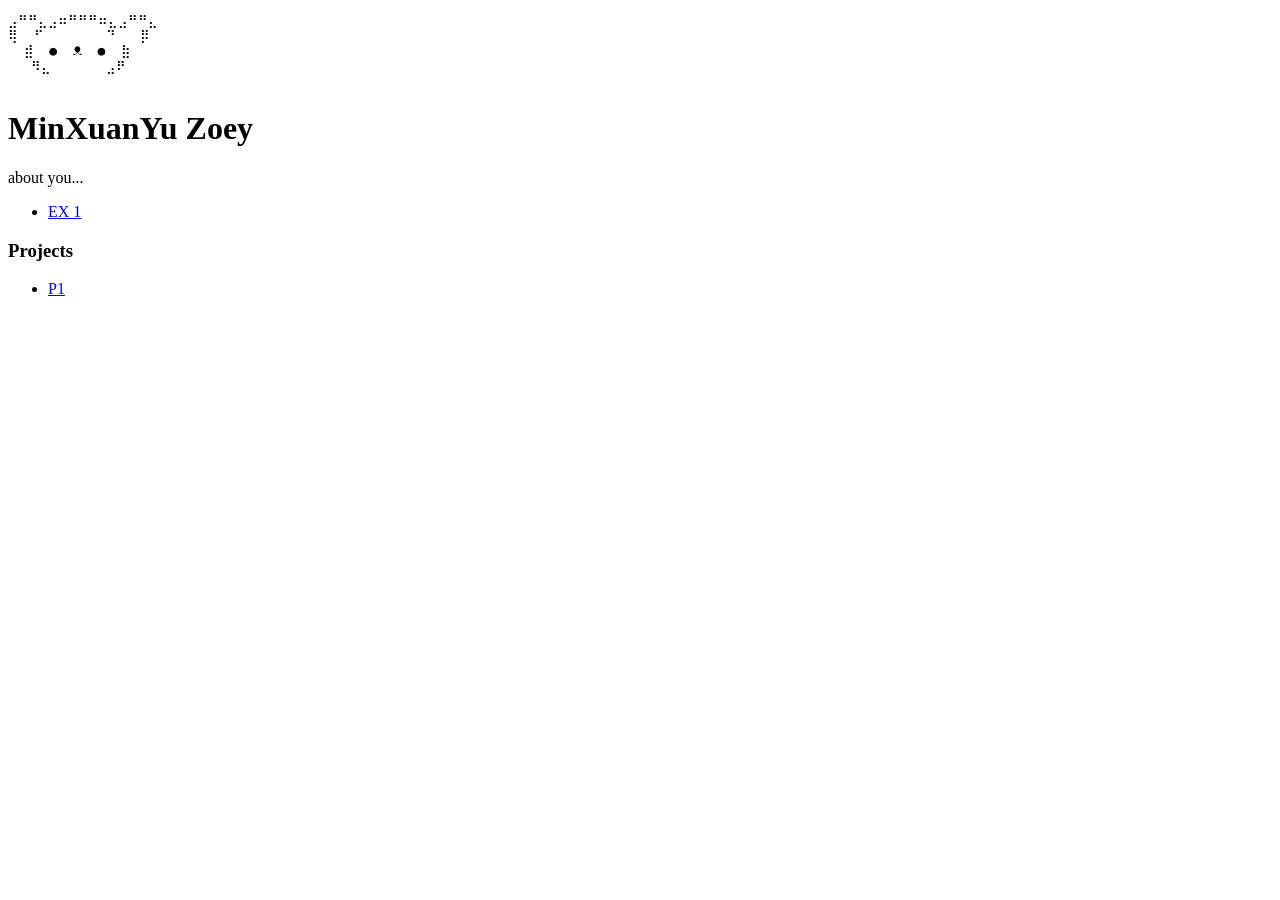
==== index.html @ 979cb48b "my personal site" ====
<!doctype html>
<html>
  <head>
    <title>[MinXuanYu Zoey's] Interactive Site</title>
    <meta charset="utf-8" />
  </head>

  <body>
    <!-- this is where my code is-->
    <div id="container">
      <pre>
⣠⠛⠛⣄⣠⠶⠛⠛⠛⠶⣄⣠⠛⠛⣄
⢿  ⠋        ⠙   ⡿
  ⣾  ●  ᴥ  ●  ⣷
   ⠻⣄       ⣠⠟
    </pre
      >

      <!-- about me-->
      <h1>MinXuanYu Zoey</h1>
      <p class="desc">about you...</p>

      <!-- my work -->
      <div id="exercises">
        <ul>
          <li><a href="#">EX 1</a></li>
        </ul>
      </div>

      <div id="projects">
        <h3>Projects</h3>

        <ul>
          <li><a href="#">P1</a></li>
        </ul>
      </div>
    </div>
  </body>
</html>
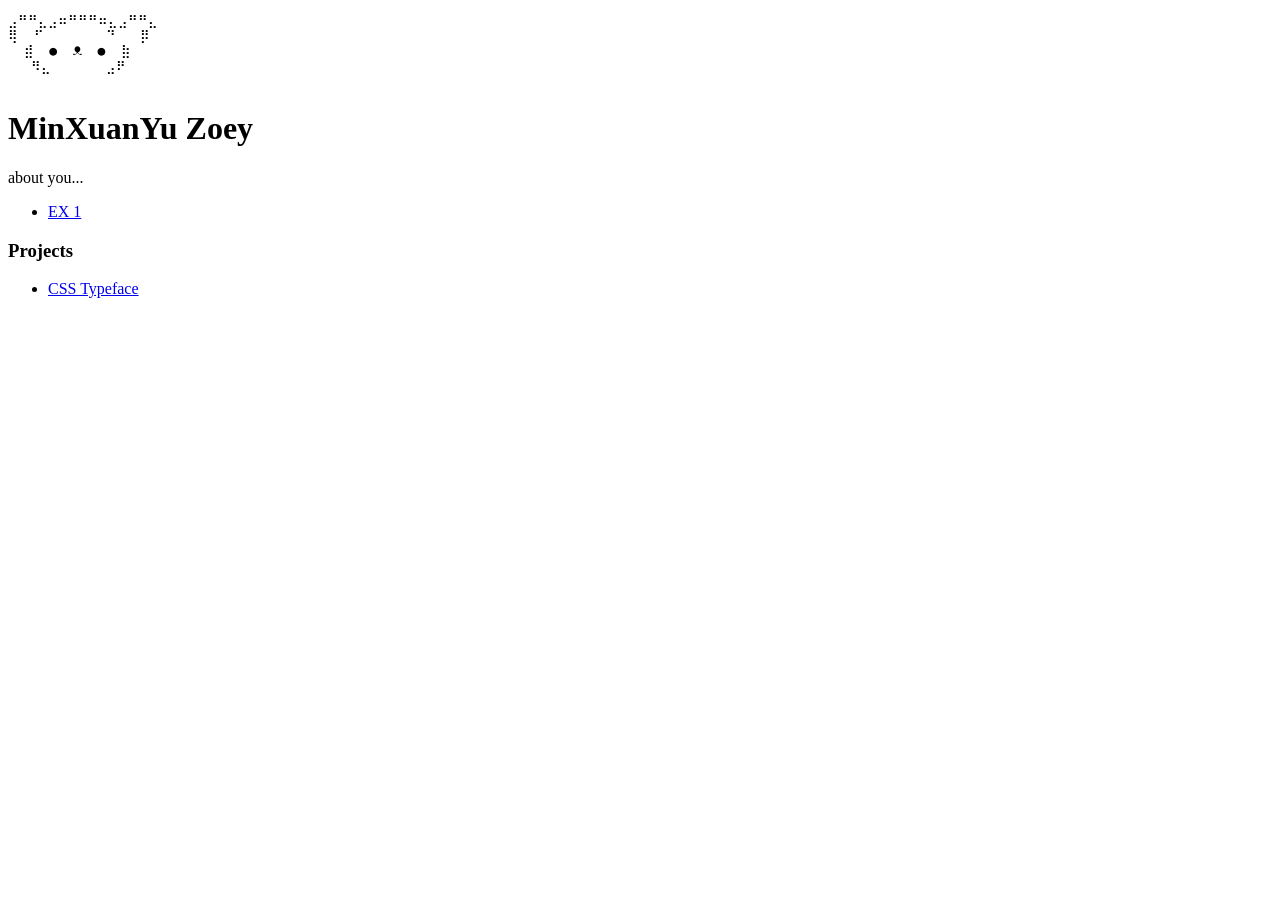
==== commit 604bf797: "Added CSS Typeface project" ====
--- a/index.html
+++ b/index.html
@@ -31,7 +31,7 @@
         <h3>Projects</h3>
 
         <ul>
-          <li><a href="#">P1</a></li>
+          <li><a href="css-typeface/index.html">CSS Typeface</a></li>
         </ul>
       </div>
     </div>
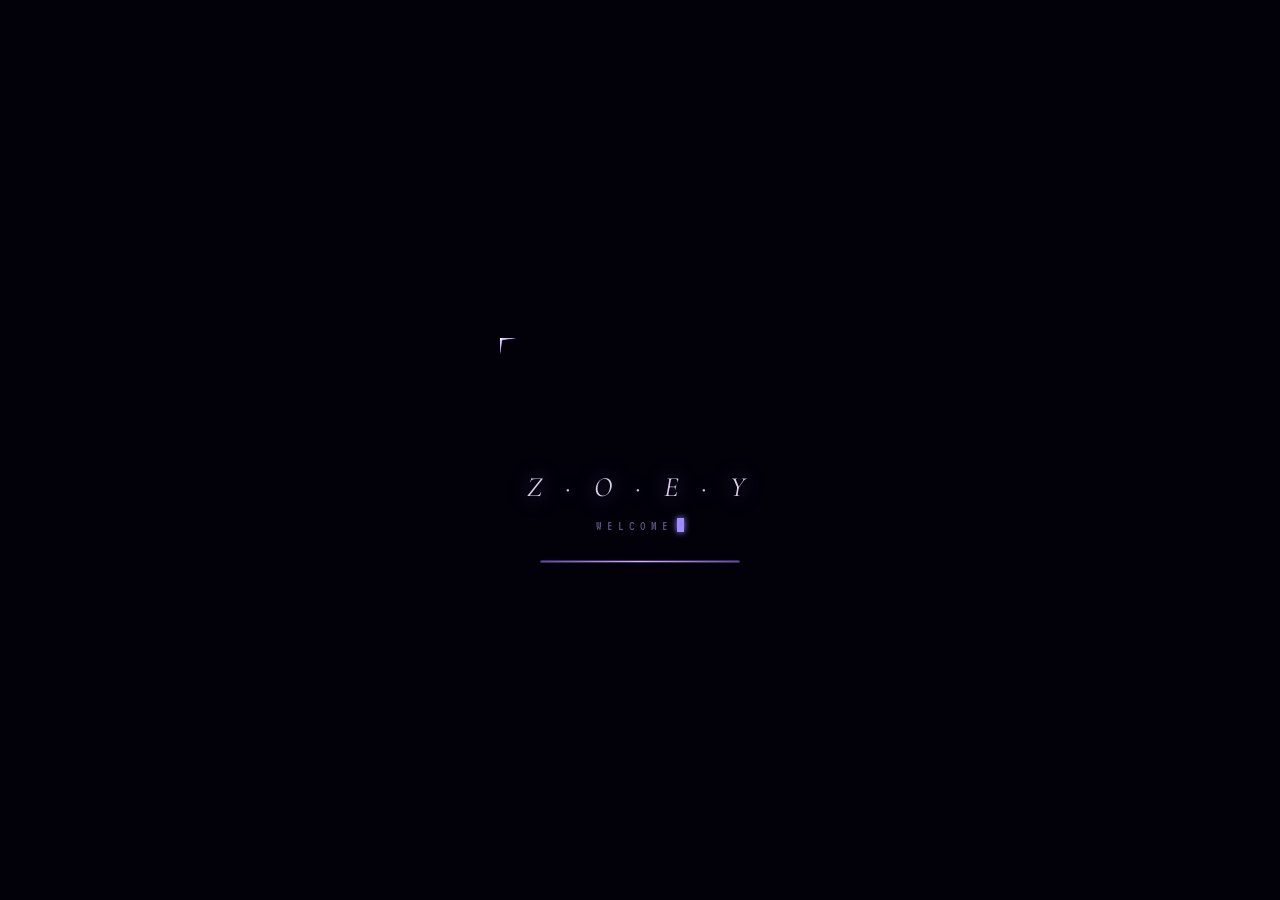
==== commit 49c6a75c: "Updated my site" ====
--- a/index.html
+++ b/index.html
@@ -1,39 +1,1659 @@
 <!doctype html>
-<html>
+<html lang="en">
   <head>
-    <title>[MinXuanYu Zoey's] Interactive Site</title>
-    <meta charset="utf-8" />
+    <meta charset="UTF-8" />
+    <meta name="viewport" content="width=device-width, initial-scale=1" />
+    <title>MinXuanYu Zoey ☽</title>
+    <link rel="preconnect" href="https://fonts.googleapis.com" />
+    <link rel="preconnect" href="https://fonts.gstatic.com" crossorigin />
+    <link
+      href="https://fonts.googleapis.com/css2?family=Space+Grotesk:wght@300;400;500;600;700&family=VT323&family=Cormorant+Garamond:ital,wght@0,400;0,500;1,400;1,500&display=swap"
+      rel="stylesheet"
+    />
+    <style>
+      *,
+      *::before,
+      *::after {
+        box-sizing: border-box;
+        margin: 0;
+        padding: 0;
+      }
+
+      :root {
+        --purple-bright: rgba(220, 200, 255, 1);
+        --purple-mid: rgba(160, 140, 255, 1);
+        --purple-deep: rgba(80, 40, 140, 1);
+        --purple-glow: rgba(160, 140, 255, 0.5);
+        --bg-primary: #06060a;
+        --bg-deep: #02010a;
+        --bg-window: rgba(20, 12, 40, 0.78);
+        --bg-window-hi: rgba(40, 22, 80, 0.85);
+        --border-soft: rgba(160, 140, 255, 0.25);
+        --border-hot: rgba(160, 140, 255, 0.5);
+        --text-primary: rgba(240, 230, 255, 0.95);
+        --text-soft: rgba(220, 200, 255, 0.7);
+        --text-dim: rgba(180, 160, 230, 0.5);
+      }
+
+      html,
+      body {
+        width: 100%;
+        height: 100%;
+        overflow: hidden;
+        background: var(--bg-deep);
+        color: var(--text-primary);
+        font-family: "Space Grotesk", sans-serif;
+        cursor: none;
+      }
+
+      /* ============================================================
+     STAGE — fills viewport, deep purple cosmos
+     ============================================================ */
+      #stage {
+        position: fixed;
+        inset: 0;
+        background:
+          radial-gradient(
+            ellipse 60% 50% at 30% 20%,
+            #2a1660 0%,
+            transparent 55%
+          ),
+          radial-gradient(
+            ellipse 70% 55% at 75% 75%,
+            #1d0f4a 0%,
+            transparent 60%
+          ),
+          radial-gradient(ellipse at 50% 50%, #1a0d3e 0%, transparent 70%),
+          linear-gradient(180deg, #04020c 0%, #08040f 50%, #02010a 100%);
+        overflow: hidden;
+      }
+
+      /* ambient floating bg stars */
+      .bg-star {
+        position: absolute;
+        width: 2px;
+        height: 2px;
+        background: rgba(220, 200, 255, 0.7);
+        border-radius: 50%;
+        box-shadow: 0 0 4px rgba(160, 140, 255, 0.9);
+        pointer-events: none;
+        animation: twinkle 3s ease-in-out infinite;
+      }
+      .bg-star:nth-child(1) {
+        top: 6%;
+        left: 15%;
+        animation-delay: 0s;
+      }
+      .bg-star:nth-child(2) {
+        top: 14%;
+        right: 22%;
+        animation-delay: 1.4s;
+      }
+      .bg-star:nth-child(3) {
+        top: 28%;
+        left: 8%;
+        animation-delay: 0.7s;
+      }
+      .bg-star:nth-child(4) {
+        top: 38%;
+        right: 9%;
+        animation-delay: 2.1s;
+      }
+      .bg-star:nth-child(5) {
+        bottom: 30%;
+        left: 6%;
+        animation-delay: 1.1s;
+      }
+      .bg-star:nth-child(6) {
+        bottom: 18%;
+        right: 14%;
+        animation-delay: 0.4s;
+      }
+      .bg-star:nth-child(7) {
+        bottom: 8%;
+        left: 28%;
+        animation-delay: 1.8s;
+      }
+      .bg-star:nth-child(8) {
+        top: 60%;
+        right: 4%;
+        animation-delay: 0.9s;
+      }
+      .bg-star:nth-child(9) {
+        top: 72%;
+        left: 18%;
+        animation-delay: 2.5s;
+      }
+      .bg-star:nth-child(10) {
+        top: 48%;
+        left: 4%;
+        animation-delay: 1.6s;
+      }
+
+      @keyframes twinkle {
+        0%,
+        100% {
+          opacity: 0.25;
+          transform: scale(1);
+        }
+        50% {
+          opacity: 1;
+          transform: scale(1.5);
+        }
+      }
+
+      /* trail canvas covers everything below UI */
+      #trailCanvas {
+        position: fixed;
+        inset: 0;
+        z-index: 5;
+        pointer-events: none;
+      }
+
+      /* scanline overlay — like cover.html */
+      #stage::after {
+        content: "";
+        position: fixed;
+        inset: 0;
+        background: repeating-linear-gradient(
+          0deg,
+          rgba(0, 0, 0, 0.06) 0 1px,
+          transparent 1px 3px
+        );
+        pointer-events: none;
+        z-index: 999;
+      }
+
+      /* ============================================================
+     BOOT OVERLAY
+     ============================================================ */
+      #bootOverlay {
+        position: fixed;
+        inset: 0;
+        z-index: 2000;
+        background: var(--bg-deep);
+        display: flex;
+        flex-direction: column;
+        align-items: center;
+        justify-content: center;
+        transition: opacity 1s ease;
+      }
+      #bootOverlay.fading {
+        opacity: 0;
+        pointer-events: none;
+      }
+
+      .boot-stars-svg {
+        width: 280px;
+        height: 100px;
+      }
+      .boot-star {
+        opacity: 0;
+        animation: boot-rise 2.5s ease-out forwards;
+        transform-origin: center;
+      }
+      .boot-star:nth-child(1) {
+        animation-delay: 0.1s;
+      }
+      .boot-star:nth-child(2) {
+        animation-delay: 0.4s;
+      }
+      .boot-star:nth-child(3) {
+        animation-delay: 0.65s;
+      }
+      .boot-star:nth-child(4) {
+        animation-delay: 0.85s;
+      }
+      .boot-star:nth-child(5) {
+        animation-delay: 1.1s;
+      }
+      @keyframes boot-rise {
+        0% {
+          opacity: 0;
+          transform: translateY(24px) scale(0.3);
+        }
+        50% {
+          opacity: 1;
+          transform: translateY(0) scale(1.25);
+        }
+        100% {
+          opacity: 0.85;
+          transform: translateY(0) scale(1);
+        }
+      }
+
+      .boot-title {
+        margin-top: 32px;
+        font-family: "Cormorant Garamond", serif;
+        font-style: italic;
+        font-size: 28px;
+        letter-spacing: 8px;
+        color: rgba(240, 230, 255, 0.9);
+        text-shadow: 0 0 20px rgba(160, 140, 255, 0.6);
+        text-transform: uppercase;
+      }
+      .boot-subtitle {
+        margin-top: 14px;
+        font-family: "VT323", monospace;
+        font-size: 14px;
+        letter-spacing: 5px;
+        color: var(--text-dim);
+        text-transform: uppercase;
+        min-height: 18px;
+      }
+      .boot-bar {
+        margin-top: 24px;
+        width: 200px;
+        height: 3px;
+        background: rgba(160, 140, 255, 0.1);
+        border: 1px solid var(--border-soft);
+        border-radius: 2px;
+        overflow: hidden;
+        position: relative;
+      }
+      .boot-bar-fill {
+        position: absolute;
+        top: 0;
+        left: 0;
+        height: 100%;
+        width: 0;
+        background: linear-gradient(
+          90deg,
+          rgba(120, 80, 220, 0.8) 0%,
+          rgba(220, 180, 255, 1) 50%,
+          rgba(120, 80, 220, 0.8) 100%
+        );
+        box-shadow: 0 0 8px rgba(180, 140, 230, 0.8);
+        animation: boot-fill 3.5s ease-out forwards;
+      }
+      @keyframes boot-fill {
+        0% {
+          width: 0%;
+        }
+        30% {
+          width: 28%;
+        }
+        55% {
+          width: 58%;
+        }
+        80% {
+          width: 82%;
+        }
+        100% {
+          width: 100%;
+        }
+      }
+      .boot-cursor {
+        display: inline-block;
+        width: 7px;
+        height: 14px;
+        background: var(--purple-mid);
+        margin-left: 4px;
+        vertical-align: -2px;
+        animation: blink 0.8s steps(2) infinite;
+        box-shadow: 0 0 6px var(--purple-mid);
+      }
+      @keyframes blink {
+        50% {
+          opacity: 0.2;
+        }
+      }
+
+      /* ============================================================
+     TOP MENUBAR
+     ============================================================ */
+      #menubar {
+        position: fixed;
+        top: 0;
+        left: 0;
+        right: 0;
+        height: 32px;
+        z-index: 1000;
+        background: linear-gradient(
+          180deg,
+          rgba(30, 15, 60, 0.85) 0%,
+          rgba(15, 8, 30, 0.7) 100%
+        );
+        border-bottom: 1px solid var(--border-soft);
+        backdrop-filter: blur(10px);
+        -webkit-backdrop-filter: blur(10px);
+        display: flex;
+        align-items: center;
+        padding: 0 18px 0 16px;
+        gap: 22px;
+        font-size: 12px;
+        letter-spacing: 1.5px;
+        color: var(--text-soft);
+        text-transform: uppercase;
+      }
+      .menu-logo {
+        font-family: "Cormorant Garamond", serif;
+        font-style: italic;
+        font-size: 16px;
+        letter-spacing: 3px;
+        text-transform: none;
+        color: var(--purple-bright);
+        text-shadow: 0 0 12px var(--purple-glow);
+      }
+      .menu-item {
+        cursor: pointer;
+        opacity: 0.65;
+        transition:
+          opacity 0.2s,
+          color 0.2s;
+      }
+      .menu-item:hover {
+        opacity: 1;
+        color: var(--purple-bright);
+      }
+      .menu-clock {
+        margin-left: auto;
+        font-family: "VT323", monospace;
+        font-size: 14px;
+        letter-spacing: 1px;
+        color: var(--purple-bright);
+      }
+      .menu-status {
+        font-family: "VT323", monospace;
+        font-size: 13px;
+        letter-spacing: 1.5px;
+        color: var(--text-dim);
+        display: flex;
+        align-items: center;
+        gap: 6px;
+      }
+      .status-led {
+        display: inline-block;
+        width: 6px;
+        height: 6px;
+        border-radius: 50%;
+        background: var(--purple-mid);
+        box-shadow: 0 0 6px var(--purple-mid);
+        animation: pulse 2s ease-in-out infinite;
+      }
+      @keyframes pulse {
+        50% {
+          opacity: 0.4;
+        }
+      }
+
+      /* ============================================================
+     HERO — central marquee like Poolsuite
+     ============================================================ */
+      #hero {
+        position: fixed;
+        top: 50%;
+        left: 50%;
+        transform: translate(-50%, -50%);
+        z-index: 10;
+        text-align: center;
+        pointer-events: none;
+        width: 100%;
+        max-width: 720px;
+        padding: 0 40px;
+      }
+      .hero-tagline {
+        font-family: "VT323", monospace;
+        font-size: 14px;
+        letter-spacing: 8px;
+        color: var(--text-dim);
+        text-transform: uppercase;
+        margin-bottom: 22px;
+        text-shadow: 0 0 12px var(--purple-glow);
+      }
+      .hero-title {
+        font-family: "Cormorant Garamond", serif;
+        font-style: italic;
+        font-weight: 500;
+        font-size: clamp(56px, 11vw, 132px);
+        line-height: 0.95;
+        letter-spacing: -2px;
+        color: rgba(245, 235, 255, 0.97);
+        text-shadow:
+          0 0 60px rgba(160, 140, 255, 0.5),
+          0 0 120px rgba(120, 80, 200, 0.3);
+        margin-bottom: 18px;
+      }
+      .hero-title .accent {
+        font-style: normal;
+        color: var(--purple-mid);
+        font-size: 0.55em;
+        vertical-align: middle;
+        margin: 0 0.1em;
+        text-shadow: 0 0 24px var(--purple-glow);
+      }
+      .hero-divider {
+        width: 60px;
+        height: 1px;
+        margin: 22px auto;
+        background: linear-gradient(
+          90deg,
+          transparent,
+          var(--purple-mid),
+          transparent
+        );
+        box-shadow: 0 0 8px var(--purple-glow);
+      }
+      .hero-sub {
+        font-family: "Space Grotesk", sans-serif;
+        font-weight: 300;
+        font-size: 15px;
+        letter-spacing: 4px;
+        color: var(--text-soft);
+        text-transform: uppercase;
+        line-height: 1.8;
+      }
+      .hero-sub .dot {
+        color: var(--purple-mid);
+        margin: 0 8px;
+        text-shadow: 0 0 6px var(--purple-glow);
+      }
+
+      /* ============================================================
+     DOCK — left sidebar with app icons (Poolsuite-style)
+     ============================================================ */
+      #dock {
+        position: fixed;
+        top: 50%;
+        left: 24px;
+        transform: translateY(-50%);
+        z-index: 100;
+        display: flex;
+        flex-direction: column;
+        gap: 14px;
+        padding: 16px 12px;
+        background: linear-gradient(
+          180deg,
+          rgba(30, 15, 60, 0.55) 0%,
+          rgba(15, 8, 30, 0.65) 100%
+        );
+        border: 1px solid var(--border-soft);
+        border-radius: 14px;
+        backdrop-filter: blur(14px);
+        -webkit-backdrop-filter: blur(14px);
+        box-shadow:
+          0 8px 30px rgba(0, 0, 0, 0.5),
+          inset 0 1px 0 rgba(220, 200, 255, 0.2),
+          0 0 30px rgba(160, 140, 255, 0.1);
+      }
+
+      .dock-icon {
+        width: 56px;
+        height: 56px;
+        cursor: pointer;
+        user-select: none;
+        position: relative;
+        display: flex;
+        flex-direction: column;
+        align-items: center;
+        justify-content: center;
+        background: radial-gradient(
+          circle at 30% 25%,
+          rgba(220, 200, 255, 0.3) 0%,
+          rgba(120, 80, 200, 0.18) 45%,
+          rgba(40, 20, 80, 0.4) 100%
+        );
+        border: 1px solid var(--border-soft);
+        border-radius: 12px;
+        box-shadow:
+          inset 0 1px 0 rgba(220, 200, 255, 0.3),
+          inset 0 -1px 0 rgba(40, 20, 80, 0.4),
+          0 0 12px rgba(120, 80, 200, 0.2);
+        transition: all 0.25s cubic-bezier(0.34, 1.5, 0.64, 1);
+      }
+
+      .dock-icon-glyph {
+        font-size: 24px;
+        line-height: 1;
+        color: var(--purple-bright);
+        text-shadow: 0 0 10px var(--purple-glow);
+        transition: text-shadow 0.25s;
+      }
+
+      .dock-icon-tooltip {
+        position: absolute;
+        left: calc(100% + 14px);
+        top: 50%;
+        transform: translateY(-50%) translateX(-6px);
+        background: var(--bg-window-hi);
+        border: 1px solid var(--border-hot);
+        border-radius: 6px;
+        padding: 4px 10px;
+        font-family: "VT323", monospace;
+        font-size: 13px;
+        letter-spacing: 1.5px;
+        color: var(--purple-bright);
+        text-transform: uppercase;
+        white-space: nowrap;
+        opacity: 0;
+        pointer-events: none;
+        transition: all 0.2s;
+        backdrop-filter: blur(8px);
+        box-shadow: 0 4px 12px rgba(0, 0, 0, 0.6);
+      }
+
+      .dock-icon-tooltip::before {
+        content: "";
+        position: absolute;
+        left: -5px;
+        top: 50%;
+        transform: translateY(-50%) rotate(45deg);
+        width: 8px;
+        height: 8px;
+        background: var(--bg-window-hi);
+        border-left: 1px solid var(--border-hot);
+        border-bottom: 1px solid var(--border-hot);
+      }
+
+      .dock-icon:hover {
+        transform: translateX(4px) scale(1.06);
+        background: radial-gradient(
+          circle at 30% 25%,
+          rgba(240, 220, 255, 0.5) 0%,
+          rgba(160, 120, 220, 0.4) 50%,
+          rgba(80, 40, 140, 0.5) 100%
+        );
+        border-color: rgba(220, 200, 255, 0.7);
+        box-shadow:
+          inset 0 1px 0 rgba(255, 255, 255, 0.4),
+          0 0 24px rgba(180, 140, 230, 0.6),
+          0 0 48px rgba(220, 180, 255, 0.3);
+      }
+      .dock-icon:hover .dock-icon-glyph {
+        text-shadow: 0 0 16px rgba(255, 255, 255, 0.9);
+      }
+      .dock-icon:hover .dock-icon-tooltip {
+        opacity: 1;
+        transform: translateY(-50%) translateX(0);
+      }
+
+      .dock-icon.active {
+        background: radial-gradient(
+          circle at 30% 25%,
+          rgba(240, 220, 255, 0.4) 0%,
+          rgba(160, 120, 220, 0.3) 50%,
+          rgba(80, 40, 140, 0.4) 100%
+        );
+        border-color: rgba(220, 180, 255, 0.8);
+        box-shadow:
+          inset 0 1px 0 rgba(255, 255, 255, 0.4),
+          0 0 18px rgba(180, 140, 230, 0.5);
+      }
+
+      /* dock divider */
+      .dock-divider {
+        height: 1px;
+        background: linear-gradient(
+          90deg,
+          transparent,
+          var(--border-hot),
+          transparent
+        );
+        margin: 4px 0;
+      }
+
+      /* ============================================================
+     PLAYER — bottom-right always-on widget (Poolsuite radio analog)
+     ============================================================ */
+      #player {
+        position: fixed;
+        bottom: 24px;
+        right: 24px;
+        z-index: 100;
+        width: 280px;
+        background: linear-gradient(
+          180deg,
+          rgba(40, 22, 80, 0.78) 0%,
+          rgba(15, 8, 30, 0.85) 100%
+        );
+        border: 1px solid var(--border-hot);
+        border-radius: 12px;
+        backdrop-filter: blur(14px);
+        -webkit-backdrop-filter: blur(14px);
+        box-shadow:
+          0 12px 32px rgba(0, 0, 0, 0.6),
+          inset 0 1px 0 rgba(220, 200, 255, 0.3),
+          0 0 24px rgba(160, 140, 255, 0.15);
+        overflow: hidden;
+      }
+
+      .player-header {
+        padding: 10px 14px 8px;
+        border-bottom: 1px solid var(--border-soft);
+        display: flex;
+        align-items: center;
+        justify-content: space-between;
+        font-family: "VT323", monospace;
+        font-size: 13px;
+        letter-spacing: 2px;
+        color: var(--text-soft);
+        text-transform: uppercase;
+        background: linear-gradient(
+          180deg,
+          rgba(255, 255, 255, 0.08) 0%,
+          transparent 100%
+        );
+      }
+
+      .player-header .live-dot {
+        width: 6px;
+        height: 6px;
+        border-radius: 50%;
+        background: var(--purple-mid);
+        box-shadow: 0 0 6px var(--purple-mid);
+        animation: pulse 1.6s ease-in-out infinite;
+        margin-right: 6px;
+        display: inline-block;
+        vertical-align: middle;
+      }
+
+      .player-body {
+        padding: 14px 16px 12px;
+      }
+
+      .player-quote {
+        font-family: "Cormorant Garamond", serif;
+        font-style: italic;
+        font-size: 16px;
+        line-height: 1.4;
+        color: var(--purple-bright);
+        text-shadow: 0 0 10px var(--purple-glow);
+        min-height: 66px;
+        margin-bottom: 10px;
+      }
+
+      .player-meta {
+        font-family: "VT323", monospace;
+        font-size: 12px;
+        letter-spacing: 2px;
+        color: var(--text-dim);
+        text-transform: uppercase;
+        display: flex;
+        justify-content: space-between;
+      }
+
+      .player-controls {
+        display: flex;
+        gap: 8px;
+        padding: 10px 14px;
+        border-top: 1px solid var(--border-soft);
+        background: rgba(0, 0, 0, 0.2);
+      }
+
+      .player-btn {
+        flex: 1;
+        padding: 5px 0;
+        background: rgba(160, 140, 255, 0.08);
+        border: 1px solid var(--border-soft);
+        border-radius: 4px;
+        color: var(--text-soft);
+        font-family: "VT323", monospace;
+        font-size: 14px;
+        letter-spacing: 2px;
+        cursor: pointer;
+        text-transform: uppercase;
+        transition: all 0.2s;
+      }
+      .player-btn:hover {
+        background: rgba(160, 140, 255, 0.18);
+        border-color: var(--border-hot);
+        color: var(--purple-bright);
+        text-shadow: 0 0 6px var(--purple-glow);
+      }
+
+      /* ============================================================
+     WINDOWS — draggable, glass, with clear close button
+     ============================================================ */
+      .os-window {
+        position: fixed;
+        background: linear-gradient(
+          180deg,
+          rgba(30, 15, 55, 0.82) 0%,
+          rgba(12, 6, 25, 0.88) 100%
+        );
+        border: 1px solid var(--border-hot);
+        border-radius: 10px;
+        min-width: 280px;
+        display: none;
+        z-index: 500;
+        backdrop-filter: blur(18px);
+        -webkit-backdrop-filter: blur(18px);
+        box-shadow:
+          0 16px 40px rgba(0, 0, 0, 0.7),
+          inset 0 1px 0 rgba(220, 200, 255, 0.3),
+          0 0 28px rgba(160, 140, 255, 0.12);
+        overflow: hidden;
+      }
+      .os-window.open {
+        display: block;
+        animation: window-open 0.35s cubic-bezier(0.34, 1.4, 0.64, 1);
+      }
+
+      @keyframes window-open {
+        0% {
+          opacity: 0;
+          transform: scale(0.92) translateY(8px);
+        }
+        100% {
+          opacity: 1;
+          transform: scale(1) translateY(0);
+        }
+      }
+
+      .win-titlebar {
+        background: linear-gradient(
+          180deg,
+          rgba(80, 50, 150, 0.65) 0%,
+          rgba(40, 20, 80, 0.7) 100%
+        );
+        border-bottom: 1px solid var(--border-soft);
+        padding: 8px 10px 8px 16px;
+        display: flex;
+        align-items: center;
+        cursor: move;
+        position: relative;
+        user-select: none;
+      }
+      .win-titlebar::before {
+        content: "";
+        position: absolute;
+        top: 1px;
+        left: 1px;
+        right: 1px;
+        height: 50%;
+        background: linear-gradient(
+          180deg,
+          rgba(220, 200, 255, 0.2) 0%,
+          transparent 100%
+        );
+        pointer-events: none;
+      }
+
+      .win-title {
+        font-family: "VT323", monospace;
+        font-size: 15px;
+        color: var(--purple-bright);
+        letter-spacing: 2px;
+        flex: 1;
+        text-transform: lowercase;
+        position: relative;
+        z-index: 1;
+        text-shadow: 0 0 6px var(--purple-glow);
+      }
+
+      .win-close {
+        width: 24px;
+        height: 24px;
+        display: flex;
+        align-items: center;
+        justify-content: center;
+        background: linear-gradient(
+          180deg,
+          rgba(220, 80, 130, 0.45) 0%,
+          rgba(140, 30, 70, 0.55) 100%
+        );
+        border: 1px solid rgba(255, 150, 180, 0.6);
+        border-radius: 5px;
+        cursor: pointer;
+        color: #ffe0ec;
+        font-family: "Space Grotesk", sans-serif;
+        font-size: 16px;
+        font-weight: 500;
+        line-height: 1;
+        padding: 0;
+        box-shadow:
+          inset 0 1px 0 rgba(255, 220, 230, 0.3),
+          0 0 8px rgba(220, 80, 130, 0.3);
+        transition: all 0.15s;
+        position: relative;
+        z-index: 2;
+      }
+      .win-close:hover {
+        background: linear-gradient(
+          180deg,
+          rgba(255, 130, 170, 0.85) 0%,
+          rgba(200, 50, 100, 0.9) 100%
+        );
+        box-shadow:
+          inset 0 1px 0 rgba(255, 230, 240, 0.5),
+          0 0 16px rgba(255, 120, 160, 0.7);
+        transform: scale(1.06);
+      }
+      .win-close:active {
+        transform: scale(0.94);
+      }
+
+      .win-body {
+        padding: 22px 26px;
+        font-size: 14px;
+        line-height: 1.65;
+        color: var(--text-primary);
+        max-height: 70vh;
+        overflow-y: auto;
+      }
+
+      .win-body::-webkit-scrollbar {
+        width: 6px;
+      }
+      .win-body::-webkit-scrollbar-track {
+        background: transparent;
+      }
+      .win-body::-webkit-scrollbar-thumb {
+        background: rgba(160, 140, 255, 0.3);
+        border-radius: 3px;
+      }
+
+      .win-body h2 {
+        font-family: "Cormorant Garamond", serif;
+        font-style: italic;
+        font-weight: 500;
+        font-size: 28px;
+        letter-spacing: 1px;
+        color: rgba(245, 235, 255, 1);
+        text-shadow: 0 0 18px var(--purple-glow);
+        margin-bottom: 4px;
+      }
+      .win-body .h-sub {
+        font-family: "VT323", monospace;
+        font-size: 13px;
+        letter-spacing: 4px;
+        color: var(--text-dim);
+        text-transform: uppercase;
+        margin-bottom: 18px;
+        padding-bottom: 12px;
+        border-bottom: 1px dashed var(--border-soft);
+      }
+
+      .win-body p {
+        margin-bottom: 12px;
+        color: var(--text-soft);
+        font-weight: 300;
+        letter-spacing: 0.3px;
+      }
+
+      .win-body .placeholder-line {
+        height: 8px;
+        background: linear-gradient(
+          90deg,
+          rgba(160, 140, 255, 0.3) 0%,
+          rgba(160, 140, 255, 0.06) 100%
+        );
+        border-radius: 3px;
+        margin: 10px 0;
+      }
+      .win-body .placeholder-line.short {
+        width: 55%;
+      }
+      .win-body .placeholder-line.med {
+        width: 78%;
+      }
+
+      .work-list {
+        list-style: none;
+        padding: 0;
+        margin: 0;
+      }
+      .work-list li {
+        padding: 14px 0;
+        border-bottom: 1px dashed rgba(160, 140, 255, 0.15);
+      }
+      .work-list li:last-child {
+        border-bottom: none;
+      }
+
+      .work-link {
+        display: flex;
+        align-items: baseline;
+        gap: 12px;
+        color: var(--purple-bright);
+        text-decoration: none;
+        transition: all 0.2s;
+      }
+      .work-link:hover {
+        color: rgba(255, 255, 255, 1);
+        text-shadow: 0 0 12px rgba(220, 200, 255, 0.9);
+        transform: translateX(4px);
+      }
+      .work-num {
+        font-family: "VT323", monospace;
+        font-size: 14px;
+        color: var(--purple-mid);
+        letter-spacing: 1px;
+        min-width: 30px;
+      }
+      .work-name {
+        font-family: "Cormorant Garamond", serif;
+        font-style: italic;
+        font-size: 22px;
+        font-weight: 500;
+        flex: 1;
+      }
+      .work-meta {
+        font-family: "VT323", monospace;
+        font-size: 12px;
+        color: var(--text-dim);
+        letter-spacing: 2px;
+        text-transform: uppercase;
+      }
+
+      .contact-list {
+        list-style: none;
+        padding: 0;
+        margin: 0;
+      }
+      .contact-list li {
+        padding: 10px 0;
+        display: flex;
+        align-items: center;
+        gap: 14px;
+        font-family: "VT323", monospace;
+        font-size: 16px;
+        letter-spacing: 1.5px;
+        color: var(--text-soft);
+      }
+      .contact-list .label {
+        color: var(--purple-mid);
+        text-transform: uppercase;
+        font-size: 13px;
+        letter-spacing: 2.5px;
+        min-width: 90px;
+      }
+      .contact-list a {
+        color: var(--purple-bright);
+        text-decoration: none;
+        border-bottom: 1px dashed rgba(160, 140, 255, 0.4);
+        transition: all 0.2s;
+      }
+      .contact-list a:hover {
+        color: white;
+        border-bottom-color: white;
+        text-shadow: 0 0 8px rgba(220, 200, 255, 0.7);
+      }
+
+      /* ============================================================
+     MOBILE
+     ============================================================ */
+      @media (max-width: 720px) {
+        #dock {
+          left: 12px;
+          gap: 10px;
+          padding: 12px 8px;
+        }
+        .dock-icon {
+          width: 46px;
+          height: 46px;
+        }
+        .dock-icon-glyph {
+          font-size: 20px;
+        }
+        .dock-icon-tooltip {
+          display: none;
+        }
+        #hero {
+          padding: 0 20px;
+        }
+        .hero-tagline {
+          font-size: 11px;
+          letter-spacing: 5px;
+        }
+        .hero-sub {
+          font-size: 12px;
+          letter-spacing: 2.5px;
+        }
+        #player {
+          width: calc(100% - 24px);
+          right: 12px;
+          bottom: 12px;
+        }
+        .os-window {
+          max-width: calc(100% - 24px);
+          min-width: 240px;
+        }
+        .win-body h2 {
+          font-size: 22px;
+        }
+        .work-name {
+          font-size: 18px;
+        }
+      }
+    </style>
   </head>
 
   <body>
-    <!-- this is where my code is-->
-    <div id="container">
-      <pre>
-⣠⠛⠛⣄⣠⠶⠛⠛⠛⠶⣄⣠⠛⠛⣄
-⢿  ⠋        ⠙   ⡿
-  ⣾  ●  ᴥ  ●  ⣷
-   ⠻⣄       ⣠⠟
-    </pre
-      >
-
-      <!-- about me-->
-      <h1>MinXuanYu Zoey</h1>
-      <p class="desc">about you...</p>
-
-      <!-- my work -->
-      <div id="exercises">
-        <ul>
-          <li><a href="#">EX 1</a></li>
-        </ul>
+    <!-- ============================================================
+     STAGE
+     ============================================================ -->
+    <div id="stage">
+      <span class="bg-star"></span>
+      <span class="bg-star"></span>
+      <span class="bg-star"></span>
+      <span class="bg-star"></span>
+      <span class="bg-star"></span>
+      <span class="bg-star"></span>
+      <span class="bg-star"></span>
+      <span class="bg-star"></span>
+      <span class="bg-star"></span>
+      <span class="bg-star"></span>
+    </div>
+
+    <canvas id="trailCanvas"></canvas>
+
+    <!-- ============================================================
+     BOOT OVERLAY
+     ============================================================ -->
+    <div id="bootOverlay">
+      <svg class="boot-stars-svg" viewBox="0 0 280 100">
+        <g
+          fill="rgba(220,200,255,0.95)"
+          stroke="rgba(160,140,255,0.5)"
+          stroke-width="0.5"
+        >
+          <g class="boot-star" transform="translate(50,52)">
+            <path
+              d="M0,-14 L1.8,-1.8 L14,0 L1.8,1.8 L0,14 L-1.8,1.8 L-14,0 L-1.8,-1.8 Z"
+            />
+            <circle r="2.5" fill="rgba(255,255,255,1)" />
+          </g>
+          <g class="boot-star" transform="translate(95,38)">
+            <path
+              d="M0,-10 L1.3,-1.3 L10,0 L1.3,1.3 L0,10 L-1.3,1.3 L-10,0 L-1.3,-1.3 Z"
+            />
+            <circle r="1.8" fill="rgba(255,255,255,1)" />
+          </g>
+          <g class="boot-star" transform="translate(140,55)">
+            <path d="M0,-16 L2,-2 L16,0 L2,2 L0,16 L-2,2 L-16,0 L-2,-2 Z" />
+            <circle r="3" fill="rgba(255,255,255,1)" />
+          </g>
+          <g class="boot-star" transform="translate(190,38)">
+            <path
+              d="M0,-10 L1.3,-1.3 L10,0 L1.3,1.3 L0,10 L-1.3,1.3 L-10,0 L-1.3,-1.3 Z"
+            />
+            <circle r="1.8" fill="rgba(255,255,255,1)" />
+          </g>
+          <g class="boot-star" transform="translate(232,52)">
+            <path
+              d="M0,-14 L1.8,-1.8 L14,0 L1.8,1.8 L0,14 L-1.8,1.8 L-14,0 L-1.8,-1.8 Z"
+            />
+            <circle r="2.5" fill="rgba(255,255,255,1)" />
+          </g>
+        </g>
+      </svg>
+      <div class="boot-title">Z · O · E · Y</div>
+      <div class="boot-subtitle" id="bootText">
+        initializing<span class="boot-cursor"></span>
       </div>
-
-      <div id="projects">
-        <h3>Projects</h3>
-
-        <ul>
-          <li><a href="css-typeface/index.html">CSS Typeface</a></li>
+      <div class="boot-bar"><div class="boot-bar-fill"></div></div>
+    </div>
+
+    <!-- ============================================================
+     MENUBAR
+     ============================================================ -->
+    <div id="menubar">
+      <span class="menu-logo">Zoey ☽</span>
+      <span class="menu-item" data-window="about">about</span>
+      <span class="menu-item" data-window="works">works</span>
+      <span class="menu-item" data-window="projects">projects</span>
+      <span class="menu-item" data-window="contact">contact</span>
+      <span class="menu-status"><span class="status-led"></span>online</span>
+      <span class="menu-clock" id="clock">--:--</span>
+    </div>
+
+    <!-- ============================================================
+     HERO
+     ============================================================ -->
+    <div id="hero">
+      <div class="hero-tagline">a personal corner of the internet</div>
+      <h1 class="hero-title">Zoey<span class="accent">☽</span></h1>
+      <div class="hero-divider"></div>
+      <div class="hero-sub">
+        design <span class="dot">·</span> code <span class="dot">·</span> dreams
+      </div>
+    </div>
+
+    <!-- ============================================================
+     DOCK
+     ============================================================ -->
+    <div id="dock">
+      <div class="dock-icon" data-window="about">
+        <span class="dock-icon-glyph">☽</span>
+        <span class="dock-icon-tooltip">about_me</span>
+      </div>
+      <div class="dock-icon" data-window="works">
+        <span class="dock-icon-glyph">▢</span>
+        <span class="dock-icon-tooltip">works</span>
+      </div>
+      <div class="dock-icon" data-window="projects">
+        <span class="dock-icon-glyph">◈</span>
+        <span class="dock-icon-tooltip">projects</span>
+      </div>
+      <div class="dock-divider"></div>
+      <div class="dock-icon" data-window="contact">
+        <span class="dock-icon-glyph">✦</span>
+        <span class="dock-icon-tooltip">contact</span>
+      </div>
+    </div>
+
+    <!-- ============================================================
+     PLAYER WIDGET
+     ============================================================ -->
+    <div id="player">
+      <div class="player-header">
+        <span><span class="live-dot"></span>now playing</span>
+        <span id="playerTime">∞</span>
+      </div>
+      <div class="player-body">
+        <div class="player-quote" id="playerQuote">
+          a dream you thought you knew
+        </div>
+        <div class="player-meta">
+          <span>Z·O·E·Y FM</span>
+          <span>2026</span>
+        </div>
+      </div>
+      <div class="player-controls">
+        <button class="player-btn" id="prevBtn">‹ prev</button>
+        <button class="player-btn" id="nextBtn">next ›</button>
+      </div>
+    </div>
+
+    <!-- ============================================================
+     WINDOWS
+     ============================================================ -->
+
+    <!-- ABOUT -->
+    <div
+      class="os-window"
+      id="win-about"
+      style="top: 100px; left: 50%; margin-left: -200px; width: 400px"
+    >
+      <div class="win-titlebar">
+        <span class="win-title">about_me</span>
+        <button class="win-close" data-close="about" aria-label="Close">
+          ×
+        </button>
+      </div>
+      <div class="win-body">
+        <h2>MinXuanYu Zoey</h2>
+        <div class="h-sub">designer · coder · sleepwalker</div>
+        <div class="placeholder-line"></div>
+        <div class="placeholder-line med"></div>
+        <div class="placeholder-line short"></div>
+        <div class="placeholder-line"></div>
+        <div class="placeholder-line med"></div>
+        <p
+          style="
+            margin-top: 14px;
+            font-family: &quot;VT323&quot;, monospace;
+            font-size: 13px;
+            letter-spacing: 2px;
+            color: var(--text-dim);
+            text-transform: uppercase;
+          "
+        >
+          [ this space reserved for your bio ]
+        </p>
+      </div>
+    </div>
+
+    <!-- WORKS -->
+    <div
+      class="os-window"
+      id="win-works"
+      style="top: 100px; left: 50%; margin-left: -200px; width: 400px"
+    >
+      <div class="win-titlebar">
+        <span class="win-title">works</span>
+        <button class="win-close" data-close="works" aria-label="Close">
+          ×
+        </button>
+      </div>
+      <div class="win-body">
+        <h2>exercises</h2>
+        <div class="h-sub">classroom &amp; coursework</div>
+        <ul class="work-list">
+          <li>
+            <a class="work-link" href="SLC/index.html">
+              <span class="work-num">01</span>
+              <span class="work-name">still life coding</span>
+              <span class="work-meta">html · css</span>
+            </a>
+          </li>
         </ul>
       </div>
     </div>
+
+    <!-- PROJECTS -->
+    <div
+      class="os-window"
+      id="win-projects"
+      style="top: 100px; left: 50%; margin-left: -220px; width: 440px"
+    >
+      <div class="win-titlebar">
+        <span class="win-title">projects</span>
+        <button class="win-close" data-close="projects" aria-label="Close">
+          ×
+        </button>
+      </div>
+      <div class="win-body">
+        <h2>projects</h2>
+        <div class="h-sub">ongoing &amp; archived</div>
+        <ul class="work-list">
+          <li>
+            <a class="work-link" href="css-typeface/index.html">
+              <span class="work-num">01</span>
+              <span class="work-name">css typeface</span>
+              <span class="work-meta">grid · type</span>
+            </a>
+          </li>
+          <li>
+            <a class="work-link" href="somnambulistfinal/index.html">
+              <span class="work-num">02</span>
+              <span class="work-name">somnambulist</span>
+              <span class="work-meta">text · adventure</span>
+            </a>
+          </li>
+        </ul>
+      </div>
+    </div>
+
+    <!-- CONTACT -->
+    <div
+      class="os-window"
+      id="win-contact"
+      style="top: 100px; left: 50%; margin-left: -180px; width: 360px"
+    >
+      <div class="win-titlebar">
+        <span class="win-title">contact</span>
+        <button class="win-close" data-close="contact" aria-label="Close">
+          ×
+        </button>
+      </div>
+      <div class="win-body">
+        <h2>say hi</h2>
+        <div class="h-sub">channels of correspondence</div>
+        <ul class="contact-list">
+          <li>
+            <span class="label">email</span><a href="mailto:">your@email.com</a>
+          </li>
+          <li><span class="label">instagram</span><a href="#">@handle</a></li>
+          <li><span class="label">github</span><a href="#">/username</a></li>
+        </ul>
+        <p
+          style="
+            margin-top: 14px;
+            font-family: &quot;VT323&quot;, monospace;
+            font-size: 13px;
+            letter-spacing: 2px;
+            color: var(--text-dim);
+            text-transform: uppercase;
+          "
+        >
+          [ replace with your real links ]
+        </p>
+      </div>
+    </div>
+
+    <!-- ============================================================
+     SCRIPT
+     ============================================================ -->
+    <script>
+      (function () {
+        // ============================================
+        // BOOT SEQUENCE
+        // ============================================
+        const bootOverlay = document.getElementById("bootOverlay");
+        const bootText = document.getElementById("bootText");
+        const bootMessages = [
+          "initializing",
+          "loading dreams",
+          "tuning radio",
+          "welcome",
+        ];
+        let bootIdx = 0;
+        const bootInterval = setInterval(() => {
+          bootIdx++;
+          if (bootIdx < bootMessages.length) {
+            bootText.innerHTML =
+              bootMessages[bootIdx] + '<span class="boot-cursor"></span>';
+          } else {
+            clearInterval(bootInterval);
+          }
+        }, 880);
+
+        setTimeout(() => {
+          bootOverlay.classList.add("fading");
+          setTimeout(() => {
+            bootOverlay.style.display = "none";
+          }, 1000);
+        }, 3700);
+
+        // ============================================
+        // STAR TRAIL CURSOR
+        // ============================================
+        const cvs = document.getElementById("trailCanvas");
+        const ctx = cvs.getContext("2d");
+
+        const BLOCK = 22;
+        const TRAIL_FADE = 3.2;
+
+        let W, H, COLS, ROWS;
+        function resize() {
+          W = window.innerWidth;
+          H = window.innerHeight;
+          cvs.width = W;
+          cvs.height = H;
+          COLS = Math.ceil(W / BLOCK);
+          ROWS = Math.ceil(H / BLOCK);
+        }
+        resize();
+        window.addEventListener("resize", resize);
+
+        const trailTime = {};
+        let starX = W / 2,
+          starY = H / 2;
+        let mouseInside = false;
+
+        function lightCell(c, r, strength) {
+          if (c < 0 || c >= COLS || r < 0 || r >= ROWS) return;
+          const key = c + "," + r;
+          const now = performance.now() / 1000;
+          trailTime[key] = { t: now, s: strength };
+        }
+
+        document.addEventListener("mousemove", (e) => {
+          starX = e.clientX;
+          starY = e.clientY;
+          mouseInside = true;
+          const c = Math.floor(starX / BLOCK);
+          const r = Math.floor(starY / BLOCK);
+          lightCell(c, r, 1.0);
+          lightCell(c - 1, r, 0.45);
+          lightCell(c + 1, r, 0.45);
+          lightCell(c, r - 1, 0.45);
+          lightCell(c, r + 1, 0.45);
+          lightCell(c - 1, r - 1, 0.18);
+          lightCell(c + 1, r - 1, 0.18);
+          lightCell(c - 1, r + 1, 0.18);
+          lightCell(c + 1, r + 1, 0.18);
+        });
+
+        document.addEventListener("mouseleave", () => {
+          mouseInside = false;
+        });
+        window.addEventListener("blur", () => {
+          mouseInside = false;
+        });
+
+        function draw(ts) {
+          if (!W) {
+            requestAnimationFrame(draw);
+            return;
+          }
+          const now = ts / 1000;
+          ctx.clearRect(0, 0, W, H);
+
+          const keys = Object.keys(trailTime);
+          for (let k = 0; k < keys.length; k++) {
+            const key = keys[k];
+            const data = trailTime[key];
+            const age = now - data.t;
+            const effective = age / (TRAIL_FADE * data.s);
+            if (effective >= 1) {
+              delete trailTime[key];
+              continue;
+            }
+            const brightness = Math.pow(1 - effective, 0.65);
+            const parts = key.split(",");
+            const c = parseInt(parts[0]);
+            const r = parseInt(parts[1]);
+
+            let fillR, fillG, fillB, a;
+            if (brightness > 0.8) {
+              fillR = 225;
+              fillG = 218;
+              fillB = 255;
+              a = brightness * 0.85;
+            } else if (brightness > 0.5) {
+              fillR = 160;
+              fillG = 140;
+              fillB = 255;
+              a = brightness * 0.7;
+            } else if (brightness > 0.25) {
+              fillR = 80;
+              fillG = 65;
+              fillB = 180;
+              a = brightness * 0.55;
+            } else {
+              fillR = 30;
+              fillG = 20;
+              fillB = 70;
+              a = brightness * 0.4;
+            }
+
+            ctx.globalAlpha = a;
+            ctx.fillStyle = "rgb(" + fillR + "," + fillG + "," + fillB + ")";
+            ctx.fillRect(c * BLOCK + 2, r * BLOCK + 2, BLOCK - 4, BLOCK - 4);
+
+            if (brightness > 0.55) {
+              const grd = ctx.createRadialGradient(
+                c * BLOCK + BLOCK / 2,
+                r * BLOCK + BLOCK / 2,
+                0,
+                c * BLOCK + BLOCK / 2,
+                r * BLOCK + BLOCK / 2,
+                BLOCK,
+              );
+              grd.addColorStop(0, "rgba(200,190,255," + brightness * 0.4 + ")");
+              grd.addColorStop(1, "rgba(100,80,220,0)");
+              ctx.fillStyle = grd;
+              ctx.fillRect(c * BLOCK, r * BLOCK, BLOCK, BLOCK);
+            }
+          }
+          ctx.globalAlpha = 1;
+
+          // grid lines (subtle)
+          const gA = 0.05 + 0.025 * Math.sin(ts / 1400);
+          ctx.strokeStyle = "rgba(160,140,255," + gA + ")";
+          ctx.lineWidth = 0.5;
+          for (let col = 0; col <= COLS; col++) {
+            ctx.beginPath();
+            ctx.moveTo(col * BLOCK, 0);
+            ctx.lineTo(col * BLOCK, H);
+            ctx.stroke();
+          }
+          for (let row = 0; row <= ROWS; row++) {
+            ctx.beginPath();
+            ctx.moveTo(0, row * BLOCK);
+            ctx.lineTo(W, row * BLOCK);
+            ctx.stroke();
+          }
+
+          // star cursor
+          if (mouseInside) {
+            const pulse = 0.5 + 0.5 * Math.sin(ts / 380);
+            ctx.beginPath();
+            ctx.arc(starX, starY, 14, 0, Math.PI * 2);
+            ctx.strokeStyle = "rgba(160,140,255," + (0.25 + pulse * 0.2) + ")";
+            ctx.lineWidth = 1;
+            ctx.stroke();
+            ctx.beginPath();
+            ctx.arc(starX, starY, 8 + pulse * 3, 0, Math.PI * 2);
+            ctx.strokeStyle = "rgba(190,175,255," + (0.2 + pulse * 0.4) + ")";
+            ctx.lineWidth = 0.8;
+            ctx.stroke();
+            const cg = ctx.createRadialGradient(
+              starX,
+              starY,
+              0,
+              starX,
+              starY,
+              10,
+            );
+            cg.addColorStop(0, "rgba(235,230,255,1)");
+            cg.addColorStop(0.4, "rgba(160,140,255,0.8)");
+            cg.addColorStop(1, "rgba(100,80,220,0)");
+            ctx.fillStyle = cg;
+            ctx.beginPath();
+            ctx.arc(starX, starY, 10, 0, Math.PI * 2);
+            ctx.fill();
+          }
+
+          // vignette
+          const vig = ctx.createRadialGradient(
+            W / 2,
+            H / 2,
+            Math.min(W, H) * 0.2,
+            W / 2,
+            H / 2,
+            Math.max(W, H) * 0.7,
+          );
+          vig.addColorStop(0, "rgba(0,0,0,0)");
+          vig.addColorStop(1, "rgba(0,0,8,0.6)");
+          ctx.fillStyle = vig;
+          ctx.fillRect(0, 0, W, H);
+
+          // micro static
+          for (let n = 0; n < 18; n++) {
+            ctx.fillStyle =
+              "rgba(160,150,255," + (0.03 + Math.random() * 0.05) + ")";
+            ctx.fillRect(Math.random() * W, Math.random() * H, 1, 1);
+          }
+
+          requestAnimationFrame(draw);
+        }
+        requestAnimationFrame(draw);
+
+        // ============================================
+        // WINDOW MANAGEMENT
+        // ============================================
+        const triggers = document.querySelectorAll("[data-window]");
+        const dockIcons = document.querySelectorAll(".dock-icon");
+        const allWindows = document.querySelectorAll(".os-window");
+        let z = 500;
+
+        triggers.forEach((t) => {
+          t.addEventListener("click", (e) => {
+            const target = t.getAttribute("data-window");
+            const win = document.getElementById("win-" + target);
+            if (!win) return;
+            // mark dock icon active
+            dockIcons.forEach((d) => {
+              if (d.getAttribute("data-window") === target)
+                d.classList.add("active");
+            });
+            win.classList.add("open");
+            z++;
+            win.style.zIndex = z;
+          });
+        });
+
+        document.querySelectorAll(".win-close").forEach((btn) => {
+          btn.addEventListener("click", (e) => {
+            e.stopPropagation();
+            const target = btn.getAttribute("data-close");
+            document.getElementById("win-" + target).classList.remove("open");
+            dockIcons.forEach((d) => {
+              if (d.getAttribute("data-window") === target)
+                d.classList.remove("active");
+            });
+          });
+        });
+
+        allWindows.forEach((w) => {
+          w.addEventListener("mousedown", () => {
+            z++;
+            w.style.zIndex = z;
+          });
+          const bar = w.querySelector(".win-titlebar");
+          let drag = false,
+            ox = 0,
+            oy = 0;
+          bar.addEventListener("mousedown", (e) => {
+            if (e.target.closest(".win-close")) return;
+            drag = true;
+            const r = w.getBoundingClientRect();
+            ox = e.clientX - r.left;
+            oy = e.clientY - r.top;
+            // remove margin-left positioning so we can drag freely
+            w.style.marginLeft = "0";
+            w.style.left = r.left + "px";
+            w.style.top = r.top + "px";
+            e.preventDefault();
+          });
+          document.addEventListener("mousemove", (e) => {
+            if (!drag) return;
+            let x = e.clientX - ox;
+            let y = e.clientY - oy;
+            x = Math.max(0, Math.min(x, window.innerWidth - 80));
+            y = Math.max(36, Math.min(y, window.innerHeight - 60));
+            w.style.left = x + "px";
+            w.style.top = y + "px";
+          });
+          document.addEventListener("mouseup", () => {
+            drag = false;
+          });
+        });
+
+        // ============================================
+        // CLOCK
+        // ============================================
+        function tick() {
+          const d = new Date();
+          const h = String(d.getHours()).padStart(2, "0");
+          const m = String(d.getMinutes()).padStart(2, "0");
+          const el = document.getElementById("clock");
+          if (el) el.textContent = h + ":" + m;
+        }
+        tick();
+        setInterval(tick, 30000);
+
+        // ============================================
+        // PLAYER QUOTE ROTATION
+        // ============================================
+        const quotes = [
+          "a dream you thought you knew",
+          "half awake, half elsewhere",
+          "walking through somebody else's sleep",
+          "small machines making soft noise",
+          "the room remembers you",
+          "somewhere between code and tide",
+          "a quiet glitch in the corner",
+          "every star is also a window",
+        ];
+        let qIdx = 0;
+        const playerQuote = document.getElementById("playerQuote");
+        const playerTime = document.getElementById("playerTime");
+        const prevBtn = document.getElementById("prevBtn");
+        const nextBtn = document.getElementById("nextBtn");
+
+        function setQuote(i) {
+          qIdx = ((i % quotes.length) + quotes.length) % quotes.length;
+          playerQuote.style.opacity = "0";
+          setTimeout(() => {
+            playerQuote.textContent = quotes[qIdx];
+            playerQuote.style.opacity = "1";
+          }, 220);
+        }
+        playerQuote.style.transition = "opacity 0.4s ease";
+
+        prevBtn.addEventListener("click", () => setQuote(qIdx - 1));
+        nextBtn.addEventListener("click", () => setQuote(qIdx + 1));
+
+        // session timer
+        let sessionStart = Date.now();
+        function updateTimer() {
+          const elapsed = Math.floor((Date.now() - sessionStart) / 1000);
+          const m = Math.floor(elapsed / 60);
+          const s = elapsed % 60;
+          playerTime.textContent =
+            String(m).padStart(2, "0") + ":" + String(s).padStart(2, "0");
+        }
+        setInterval(updateTimer, 1000);
+        updateTimer();
+
+        // auto-rotate quotes every 14s
+        setInterval(() => setQuote(qIdx + 1), 14000);
+      })();
+    </script>
   </body>
 </html>
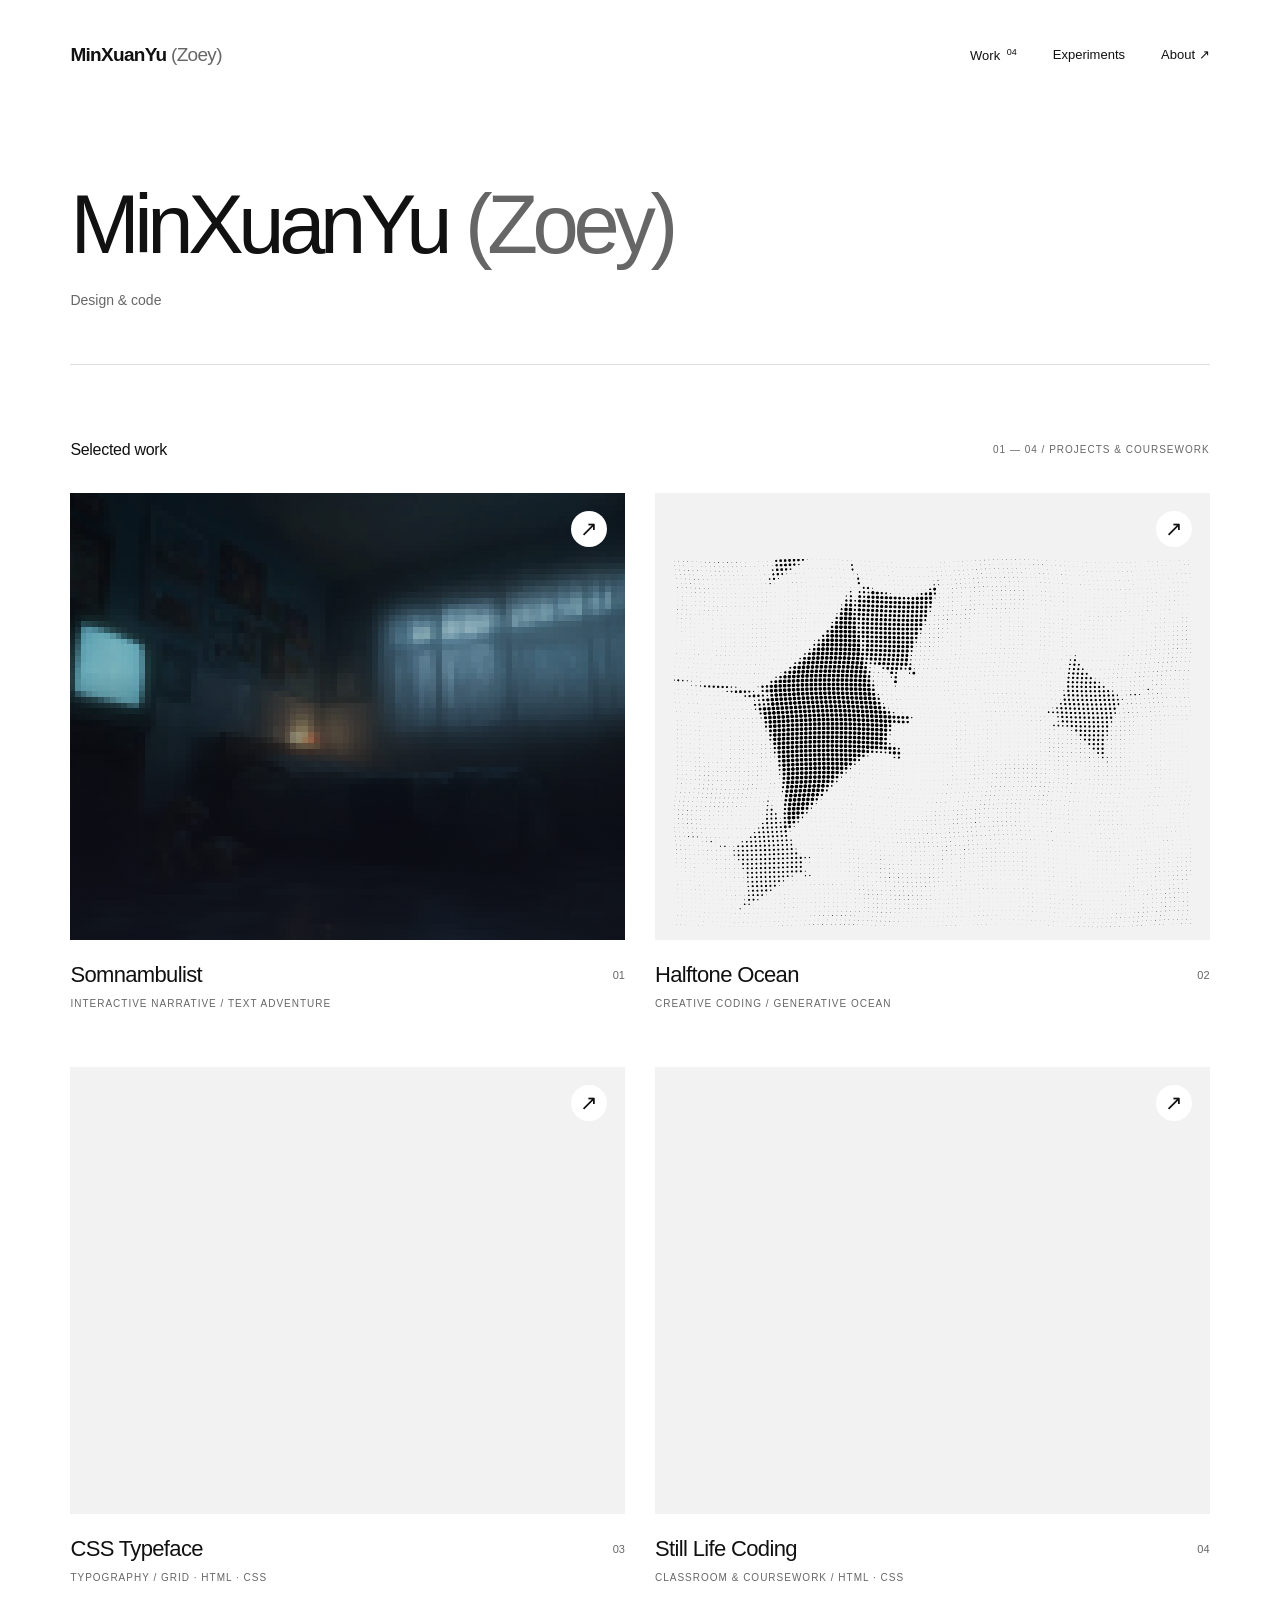
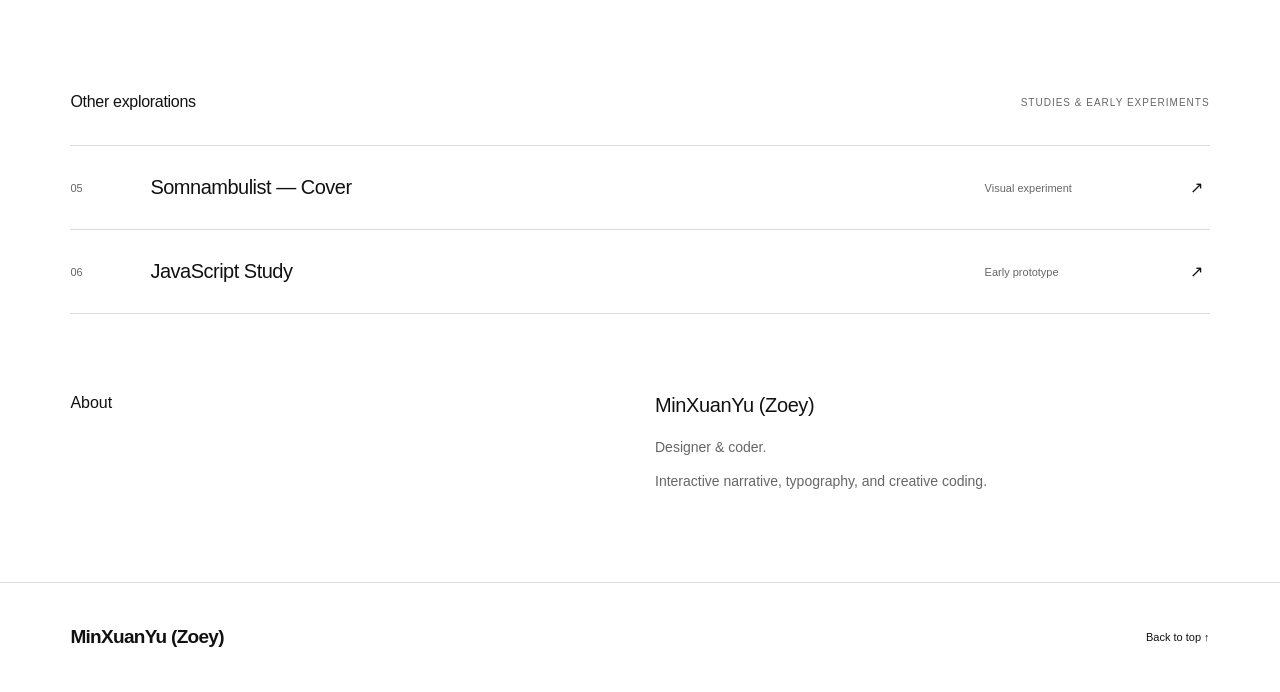
==== commit e5ff428d: "Simplify portfolio and add Halftone Ocean" ====
--- a/index.html
+++ b/index.html
@@ -1,1659 +1,25 @@
 <!doctype html>
 <html lang="en">
-  <head>
-    <meta charset="UTF-8" />
-    <meta name="viewport" content="width=device-width, initial-scale=1" />
-    <title>MinXuanYu Zoey ☽</title>
-    <link rel="preconnect" href="https://fonts.googleapis.com" />
-    <link rel="preconnect" href="https://fonts.gstatic.com" crossorigin />
-    <link
-      href="https://fonts.googleapis.com/css2?family=Space+Grotesk:wght@300;400;500;600;700&family=VT323&family=Cormorant+Garamond:ital,wght@0,400;0,500;1,400;1,500&display=swap"
-      rel="stylesheet"
-    />
-    <style>
-      *,
-      *::before,
-      *::after {
-        box-sizing: border-box;
-        margin: 0;
-        padding: 0;
-      }
-
-      :root {
-        --purple-bright: rgba(220, 200, 255, 1);
-        --purple-mid: rgba(160, 140, 255, 1);
-        --purple-deep: rgba(80, 40, 140, 1);
-        --purple-glow: rgba(160, 140, 255, 0.5);
-        --bg-primary: #06060a;
-        --bg-deep: #02010a;
-        --bg-window: rgba(20, 12, 40, 0.78);
-        --bg-window-hi: rgba(40, 22, 80, 0.85);
-        --border-soft: rgba(160, 140, 255, 0.25);
-        --border-hot: rgba(160, 140, 255, 0.5);
-        --text-primary: rgba(240, 230, 255, 0.95);
-        --text-soft: rgba(220, 200, 255, 0.7);
-        --text-dim: rgba(180, 160, 230, 0.5);
-      }
-
-      html,
-      body {
-        width: 100%;
-        height: 100%;
-        overflow: hidden;
-        background: var(--bg-deep);
-        color: var(--text-primary);
-        font-family: "Space Grotesk", sans-serif;
-        cursor: none;
-      }
-
-      /* ============================================================
-     STAGE — fills viewport, deep purple cosmos
-     ============================================================ */
-      #stage {
-        position: fixed;
-        inset: 0;
-        background:
-          radial-gradient(
-            ellipse 60% 50% at 30% 20%,
-            #2a1660 0%,
-            transparent 55%
-          ),
-          radial-gradient(
-            ellipse 70% 55% at 75% 75%,
-            #1d0f4a 0%,
-            transparent 60%
-          ),
-          radial-gradient(ellipse at 50% 50%, #1a0d3e 0%, transparent 70%),
-          linear-gradient(180deg, #04020c 0%, #08040f 50%, #02010a 100%);
-        overflow: hidden;
-      }
-
-      /* ambient floating bg stars */
-      .bg-star {
-        position: absolute;
-        width: 2px;
-        height: 2px;
-        background: rgba(220, 200, 255, 0.7);
-        border-radius: 50%;
-        box-shadow: 0 0 4px rgba(160, 140, 255, 0.9);
-        pointer-events: none;
-        animation: twinkle 3s ease-in-out infinite;
-      }
-      .bg-star:nth-child(1) {
-        top: 6%;
-        left: 15%;
-        animation-delay: 0s;
-      }
-      .bg-star:nth-child(2) {
-        top: 14%;
-        right: 22%;
-        animation-delay: 1.4s;
-      }
-      .bg-star:nth-child(3) {
-        top: 28%;
-        left: 8%;
-        animation-delay: 0.7s;
-      }
-      .bg-star:nth-child(4) {
-        top: 38%;
-        right: 9%;
-        animation-delay: 2.1s;
-      }
-      .bg-star:nth-child(5) {
-        bottom: 30%;
-        left: 6%;
-        animation-delay: 1.1s;
-      }
-      .bg-star:nth-child(6) {
-        bottom: 18%;
-        right: 14%;
-        animation-delay: 0.4s;
-      }
-      .bg-star:nth-child(7) {
-        bottom: 8%;
-        left: 28%;
-        animation-delay: 1.8s;
-      }
-      .bg-star:nth-child(8) {
-        top: 60%;
-        right: 4%;
-        animation-delay: 0.9s;
-      }
-      .bg-star:nth-child(9) {
-        top: 72%;
-        left: 18%;
-        animation-delay: 2.5s;
-      }
-      .bg-star:nth-child(10) {
-        top: 48%;
-        left: 4%;
-        animation-delay: 1.6s;
-      }
-
-      @keyframes twinkle {
-        0%,
-        100% {
-          opacity: 0.25;
-          transform: scale(1);
-        }
-        50% {
-          opacity: 1;
-          transform: scale(1.5);
-        }
-      }
-
-      /* trail canvas covers everything below UI */
-      #trailCanvas {
-        position: fixed;
-        inset: 0;
-        z-index: 5;
-        pointer-events: none;
-      }
-
-      /* scanline overlay — like cover.html */
-      #stage::after {
-        content: "";
-        position: fixed;
-        inset: 0;
-        background: repeating-linear-gradient(
-          0deg,
-          rgba(0, 0, 0, 0.06) 0 1px,
-          transparent 1px 3px
-        );
-        pointer-events: none;
-        z-index: 999;
-      }
-
-      /* ============================================================
-     BOOT OVERLAY
-     ============================================================ */
-      #bootOverlay {
-        position: fixed;
-        inset: 0;
-        z-index: 2000;
-        background: var(--bg-deep);
-        display: flex;
-        flex-direction: column;
-        align-items: center;
-        justify-content: center;
-        transition: opacity 1s ease;
-      }
-      #bootOverlay.fading {
-        opacity: 0;
-        pointer-events: none;
-      }
-
-      .boot-stars-svg {
-        width: 280px;
-        height: 100px;
-      }
-      .boot-star {
-        opacity: 0;
-        animation: boot-rise 2.5s ease-out forwards;
-        transform-origin: center;
-      }
-      .boot-star:nth-child(1) {
-        animation-delay: 0.1s;
-      }
-      .boot-star:nth-child(2) {
-        animation-delay: 0.4s;
-      }
-      .boot-star:nth-child(3) {
-        animation-delay: 0.65s;
-      }
-      .boot-star:nth-child(4) {
-        animation-delay: 0.85s;
-      }
-      .boot-star:nth-child(5) {
-        animation-delay: 1.1s;
-      }
-      @keyframes boot-rise {
-        0% {
-          opacity: 0;
-          transform: translateY(24px) scale(0.3);
-        }
-        50% {
-          opacity: 1;
-          transform: translateY(0) scale(1.25);
-        }
-        100% {
-          opacity: 0.85;
-          transform: translateY(0) scale(1);
-        }
-      }
-
-      .boot-title {
-        margin-top: 32px;
-        font-family: "Cormorant Garamond", serif;
-        font-style: italic;
-        font-size: 28px;
-        letter-spacing: 8px;
-        color: rgba(240, 230, 255, 0.9);
-        text-shadow: 0 0 20px rgba(160, 140, 255, 0.6);
-        text-transform: uppercase;
-      }
-      .boot-subtitle {
-        margin-top: 14px;
-        font-family: "VT323", monospace;
-        font-size: 14px;
-        letter-spacing: 5px;
-        color: var(--text-dim);
-        text-transform: uppercase;
-        min-height: 18px;
-      }
-      .boot-bar {
-        margin-top: 24px;
-        width: 200px;
-        height: 3px;
-        background: rgba(160, 140, 255, 0.1);
-        border: 1px solid var(--border-soft);
-        border-radius: 2px;
-        overflow: hidden;
-        position: relative;
-      }
-      .boot-bar-fill {
-        position: absolute;
-        top: 0;
-        left: 0;
-        height: 100%;
-        width: 0;
-        background: linear-gradient(
-          90deg,
-          rgba(120, 80, 220, 0.8) 0%,
-          rgba(220, 180, 255, 1) 50%,
-          rgba(120, 80, 220, 0.8) 100%
-        );
-        box-shadow: 0 0 8px rgba(180, 140, 230, 0.8);
-        animation: boot-fill 3.5s ease-out forwards;
-      }
-      @keyframes boot-fill {
-        0% {
-          width: 0%;
-        }
-        30% {
-          width: 28%;
-        }
-        55% {
-          width: 58%;
-        }
-        80% {
-          width: 82%;
-        }
-        100% {
-          width: 100%;
-        }
-      }
-      .boot-cursor {
-        display: inline-block;
-        width: 7px;
-        height: 14px;
-        background: var(--purple-mid);
-        margin-left: 4px;
-        vertical-align: -2px;
-        animation: blink 0.8s steps(2) infinite;
-        box-shadow: 0 0 6px var(--purple-mid);
-      }
-      @keyframes blink {
-        50% {
-          opacity: 0.2;
-        }
-      }
-
-      /* ============================================================
-     TOP MENUBAR
-     ============================================================ */
-      #menubar {
-        position: fixed;
-        top: 0;
-        left: 0;
-        right: 0;
-        height: 32px;
-        z-index: 1000;
-        background: linear-gradient(
-          180deg,
-          rgba(30, 15, 60, 0.85) 0%,
-          rgba(15, 8, 30, 0.7) 100%
-        );
-        border-bottom: 1px solid var(--border-soft);
-        backdrop-filter: blur(10px);
-        -webkit-backdrop-filter: blur(10px);
-        display: flex;
-        align-items: center;
-        padding: 0 18px 0 16px;
-        gap: 22px;
-        font-size: 12px;
-        letter-spacing: 1.5px;
-        color: var(--text-soft);
-        text-transform: uppercase;
-      }
-      .menu-logo {
-        font-family: "Cormorant Garamond", serif;
-        font-style: italic;
-        font-size: 16px;
-        letter-spacing: 3px;
-        text-transform: none;
-        color: var(--purple-bright);
-        text-shadow: 0 0 12px var(--purple-glow);
-      }
-      .menu-item {
-        cursor: pointer;
-        opacity: 0.65;
-        transition:
-          opacity 0.2s,
-          color 0.2s;
-      }
-      .menu-item:hover {
-        opacity: 1;
-        color: var(--purple-bright);
-      }
-      .menu-clock {
-        margin-left: auto;
-        font-family: "VT323", monospace;
-        font-size: 14px;
-        letter-spacing: 1px;
-        color: var(--purple-bright);
-      }
-      .menu-status {
-        font-family: "VT323", monospace;
-        font-size: 13px;
-        letter-spacing: 1.5px;
-        color: var(--text-dim);
-        display: flex;
-        align-items: center;
-        gap: 6px;
-      }
-      .status-led {
-        display: inline-block;
-        width: 6px;
-        height: 6px;
-        border-radius: 50%;
-        background: var(--purple-mid);
-        box-shadow: 0 0 6px var(--purple-mid);
-        animation: pulse 2s ease-in-out infinite;
-      }
-      @keyframes pulse {
-        50% {
-          opacity: 0.4;
-        }
-      }
-
-      /* ============================================================
-     HERO — central marquee like Poolsuite
-     ============================================================ */
-      #hero {
-        position: fixed;
-        top: 50%;
-        left: 50%;
-        transform: translate(-50%, -50%);
-        z-index: 10;
-        text-align: center;
-        pointer-events: none;
-        width: 100%;
-        max-width: 720px;
-        padding: 0 40px;
-      }
-      .hero-tagline {
-        font-family: "VT323", monospace;
-        font-size: 14px;
-        letter-spacing: 8px;
-        color: var(--text-dim);
-        text-transform: uppercase;
-        margin-bottom: 22px;
-        text-shadow: 0 0 12px var(--purple-glow);
-      }
-      .hero-title {
-        font-family: "Cormorant Garamond", serif;
-        font-style: italic;
-        font-weight: 500;
-        font-size: clamp(56px, 11vw, 132px);
-        line-height: 0.95;
-        letter-spacing: -2px;
-        color: rgba(245, 235, 255, 0.97);
-        text-shadow:
-          0 0 60px rgba(160, 140, 255, 0.5),
-          0 0 120px rgba(120, 80, 200, 0.3);
-        margin-bottom: 18px;
-      }
-      .hero-title .accent {
-        font-style: normal;
-        color: var(--purple-mid);
-        font-size: 0.55em;
-        vertical-align: middle;
-        margin: 0 0.1em;
-        text-shadow: 0 0 24px var(--purple-glow);
-      }
-      .hero-divider {
-        width: 60px;
-        height: 1px;
-        margin: 22px auto;
-        background: linear-gradient(
-          90deg,
-          transparent,
-          var(--purple-mid),
-          transparent
-        );
-        box-shadow: 0 0 8px var(--purple-glow);
-      }
-      .hero-sub {
-        font-family: "Space Grotesk", sans-serif;
-        font-weight: 300;
-        font-size: 15px;
-        letter-spacing: 4px;
-        color: var(--text-soft);
-        text-transform: uppercase;
-        line-height: 1.8;
-      }
-      .hero-sub .dot {
-        color: var(--purple-mid);
-        margin: 0 8px;
-        text-shadow: 0 0 6px var(--purple-glow);
-      }
-
-      /* ============================================================
-     DOCK — left sidebar with app icons (Poolsuite-style)
-     ============================================================ */
-      #dock {
-        position: fixed;
-        top: 50%;
-        left: 24px;
-        transform: translateY(-50%);
-        z-index: 100;
-        display: flex;
-        flex-direction: column;
-        gap: 14px;
-        padding: 16px 12px;
-        background: linear-gradient(
-          180deg,
-          rgba(30, 15, 60, 0.55) 0%,
-          rgba(15, 8, 30, 0.65) 100%
-        );
-        border: 1px solid var(--border-soft);
-        border-radius: 14px;
-        backdrop-filter: blur(14px);
-        -webkit-backdrop-filter: blur(14px);
-        box-shadow:
-          0 8px 30px rgba(0, 0, 0, 0.5),
-          inset 0 1px 0 rgba(220, 200, 255, 0.2),
-          0 0 30px rgba(160, 140, 255, 0.1);
-      }
-
-      .dock-icon {
-        width: 56px;
-        height: 56px;
-        cursor: pointer;
-        user-select: none;
-        position: relative;
-        display: flex;
-        flex-direction: column;
-        align-items: center;
-        justify-content: center;
-        background: radial-gradient(
-          circle at 30% 25%,
-          rgba(220, 200, 255, 0.3) 0%,
-          rgba(120, 80, 200, 0.18) 45%,
-          rgba(40, 20, 80, 0.4) 100%
-        );
-        border: 1px solid var(--border-soft);
-        border-radius: 12px;
-        box-shadow:
-          inset 0 1px 0 rgba(220, 200, 255, 0.3),
-          inset 0 -1px 0 rgba(40, 20, 80, 0.4),
-          0 0 12px rgba(120, 80, 200, 0.2);
-        transition: all 0.25s cubic-bezier(0.34, 1.5, 0.64, 1);
-      }
-
-      .dock-icon-glyph {
-        font-size: 24px;
-        line-height: 1;
-        color: var(--purple-bright);
-        text-shadow: 0 0 10px var(--purple-glow);
-        transition: text-shadow 0.25s;
-      }
-
-      .dock-icon-tooltip {
-        position: absolute;
-        left: calc(100% + 14px);
-        top: 50%;
-        transform: translateY(-50%) translateX(-6px);
-        background: var(--bg-window-hi);
-        border: 1px solid var(--border-hot);
-        border-radius: 6px;
-        padding: 4px 10px;
-        font-family: "VT323", monospace;
-        font-size: 13px;
-        letter-spacing: 1.5px;
-        color: var(--purple-bright);
-        text-transform: uppercase;
-        white-space: nowrap;
-        opacity: 0;
-        pointer-events: none;
-        transition: all 0.2s;
-        backdrop-filter: blur(8px);
-        box-shadow: 0 4px 12px rgba(0, 0, 0, 0.6);
-      }
-
-      .dock-icon-tooltip::before {
-        content: "";
-        position: absolute;
-        left: -5px;
-        top: 50%;
-        transform: translateY(-50%) rotate(45deg);
-        width: 8px;
-        height: 8px;
-        background: var(--bg-window-hi);
-        border-left: 1px solid var(--border-hot);
-        border-bottom: 1px solid var(--border-hot);
-      }
-
-      .dock-icon:hover {
-        transform: translateX(4px) scale(1.06);
-        background: radial-gradient(
-          circle at 30% 25%,
-          rgba(240, 220, 255, 0.5) 0%,
-          rgba(160, 120, 220, 0.4) 50%,
-          rgba(80, 40, 140, 0.5) 100%
-        );
-        border-color: rgba(220, 200, 255, 0.7);
-        box-shadow:
-          inset 0 1px 0 rgba(255, 255, 255, 0.4),
-          0 0 24px rgba(180, 140, 230, 0.6),
-          0 0 48px rgba(220, 180, 255, 0.3);
-      }
-      .dock-icon:hover .dock-icon-glyph {
-        text-shadow: 0 0 16px rgba(255, 255, 255, 0.9);
-      }
-      .dock-icon:hover .dock-icon-tooltip {
-        opacity: 1;
-        transform: translateY(-50%) translateX(0);
-      }
-
-      .dock-icon.active {
-        background: radial-gradient(
-          circle at 30% 25%,
-          rgba(240, 220, 255, 0.4) 0%,
-          rgba(160, 120, 220, 0.3) 50%,
-          rgba(80, 40, 140, 0.4) 100%
-        );
-        border-color: rgba(220, 180, 255, 0.8);
-        box-shadow:
-          inset 0 1px 0 rgba(255, 255, 255, 0.4),
-          0 0 18px rgba(180, 140, 230, 0.5);
-      }
-
-      /* dock divider */
-      .dock-divider {
-        height: 1px;
-        background: linear-gradient(
-          90deg,
-          transparent,
-          var(--border-hot),
-          transparent
-        );
-        margin: 4px 0;
-      }
-
-      /* ============================================================
-     PLAYER — bottom-right always-on widget (Poolsuite radio analog)
-     ============================================================ */
-      #player {
-        position: fixed;
-        bottom: 24px;
-        right: 24px;
-        z-index: 100;
-        width: 280px;
-        background: linear-gradient(
-          180deg,
-          rgba(40, 22, 80, 0.78) 0%,
-          rgba(15, 8, 30, 0.85) 100%
-        );
-        border: 1px solid var(--border-hot);
-        border-radius: 12px;
-        backdrop-filter: blur(14px);
-        -webkit-backdrop-filter: blur(14px);
-        box-shadow:
-          0 12px 32px rgba(0, 0, 0, 0.6),
-          inset 0 1px 0 rgba(220, 200, 255, 0.3),
-          0 0 24px rgba(160, 140, 255, 0.15);
-        overflow: hidden;
-      }
-
-      .player-header {
-        padding: 10px 14px 8px;
-        border-bottom: 1px solid var(--border-soft);
-        display: flex;
-        align-items: center;
-        justify-content: space-between;
-        font-family: "VT323", monospace;
-        font-size: 13px;
-        letter-spacing: 2px;
-        color: var(--text-soft);
-        text-transform: uppercase;
-        background: linear-gradient(
-          180deg,
-          rgba(255, 255, 255, 0.08) 0%,
-          transparent 100%
-        );
-      }
-
-      .player-header .live-dot {
-        width: 6px;
-        height: 6px;
-        border-radius: 50%;
-        background: var(--purple-mid);
-        box-shadow: 0 0 6px var(--purple-mid);
-        animation: pulse 1.6s ease-in-out infinite;
-        margin-right: 6px;
-        display: inline-block;
-        vertical-align: middle;
-      }
-
-      .player-body {
-        padding: 14px 16px 12px;
-      }
-
-      .player-quote {
-        font-family: "Cormorant Garamond", serif;
-        font-style: italic;
-        font-size: 16px;
-        line-height: 1.4;
-        color: var(--purple-bright);
-        text-shadow: 0 0 10px var(--purple-glow);
-        min-height: 66px;
-        margin-bottom: 10px;
-      }
-
-      .player-meta {
-        font-family: "VT323", monospace;
-        font-size: 12px;
-        letter-spacing: 2px;
-        color: var(--text-dim);
-        text-transform: uppercase;
-        display: flex;
-        justify-content: space-between;
-      }
-
-      .player-controls {
-        display: flex;
-        gap: 8px;
-        padding: 10px 14px;
-        border-top: 1px solid var(--border-soft);
-        background: rgba(0, 0, 0, 0.2);
-      }
-
-      .player-btn {
-        flex: 1;
-        padding: 5px 0;
-        background: rgba(160, 140, 255, 0.08);
-        border: 1px solid var(--border-soft);
-        border-radius: 4px;
-        color: var(--text-soft);
-        font-family: "VT323", monospace;
-        font-size: 14px;
-        letter-spacing: 2px;
-        cursor: pointer;
-        text-transform: uppercase;
-        transition: all 0.2s;
-      }
-      .player-btn:hover {
-        background: rgba(160, 140, 255, 0.18);
-        border-color: var(--border-hot);
-        color: var(--purple-bright);
-        text-shadow: 0 0 6px var(--purple-glow);
-      }
-
-      /* ============================================================
-     WINDOWS — draggable, glass, with clear close button
-     ============================================================ */
-      .os-window {
-        position: fixed;
-        background: linear-gradient(
-          180deg,
-          rgba(30, 15, 55, 0.82) 0%,
-          rgba(12, 6, 25, 0.88) 100%
-        );
-        border: 1px solid var(--border-hot);
-        border-radius: 10px;
-        min-width: 280px;
-        display: none;
-        z-index: 500;
-        backdrop-filter: blur(18px);
-        -webkit-backdrop-filter: blur(18px);
-        box-shadow:
-          0 16px 40px rgba(0, 0, 0, 0.7),
-          inset 0 1px 0 rgba(220, 200, 255, 0.3),
-          0 0 28px rgba(160, 140, 255, 0.12);
-        overflow: hidden;
-      }
-      .os-window.open {
-        display: block;
-        animation: window-open 0.35s cubic-bezier(0.34, 1.4, 0.64, 1);
-      }
-
-      @keyframes window-open {
-        0% {
-          opacity: 0;
-          transform: scale(0.92) translateY(8px);
-        }
-        100% {
-          opacity: 1;
-          transform: scale(1) translateY(0);
-        }
-      }
-
-      .win-titlebar {
-        background: linear-gradient(
-          180deg,
-          rgba(80, 50, 150, 0.65) 0%,
-          rgba(40, 20, 80, 0.7) 100%
-        );
-        border-bottom: 1px solid var(--border-soft);
-        padding: 8px 10px 8px 16px;
-        display: flex;
-        align-items: center;
-        cursor: move;
-        position: relative;
-        user-select: none;
-      }
-      .win-titlebar::before {
-        content: "";
-        position: absolute;
-        top: 1px;
-        left: 1px;
-        right: 1px;
-        height: 50%;
-        background: linear-gradient(
-          180deg,
-          rgba(220, 200, 255, 0.2) 0%,
-          transparent 100%
-        );
-        pointer-events: none;
-      }
-
-      .win-title {
-        font-family: "VT323", monospace;
-        font-size: 15px;
-        color: var(--purple-bright);
-        letter-spacing: 2px;
-        flex: 1;
-        text-transform: lowercase;
-        position: relative;
-        z-index: 1;
-        text-shadow: 0 0 6px var(--purple-glow);
-      }
-
-      .win-close {
-        width: 24px;
-        height: 24px;
-        display: flex;
-        align-items: center;
-        justify-content: center;
-        background: linear-gradient(
-          180deg,
-          rgba(220, 80, 130, 0.45) 0%,
-          rgba(140, 30, 70, 0.55) 100%
-        );
-        border: 1px solid rgba(255, 150, 180, 0.6);
-        border-radius: 5px;
-        cursor: pointer;
-        color: #ffe0ec;
-        font-family: "Space Grotesk", sans-serif;
-        font-size: 16px;
-        font-weight: 500;
-        line-height: 1;
-        padding: 0;
-        box-shadow:
-          inset 0 1px 0 rgba(255, 220, 230, 0.3),
-          0 0 8px rgba(220, 80, 130, 0.3);
-        transition: all 0.15s;
-        position: relative;
-        z-index: 2;
-      }
-      .win-close:hover {
-        background: linear-gradient(
-          180deg,
-          rgba(255, 130, 170, 0.85) 0%,
-          rgba(200, 50, 100, 0.9) 100%
-        );
-        box-shadow:
-          inset 0 1px 0 rgba(255, 230, 240, 0.5),
-          0 0 16px rgba(255, 120, 160, 0.7);
-        transform: scale(1.06);
-      }
-      .win-close:active {
-        transform: scale(0.94);
-      }
-
-      .win-body {
-        padding: 22px 26px;
-        font-size: 14px;
-        line-height: 1.65;
-        color: var(--text-primary);
-        max-height: 70vh;
-        overflow-y: auto;
-      }
-
-      .win-body::-webkit-scrollbar {
-        width: 6px;
-      }
-      .win-body::-webkit-scrollbar-track {
-        background: transparent;
-      }
-      .win-body::-webkit-scrollbar-thumb {
-        background: rgba(160, 140, 255, 0.3);
-        border-radius: 3px;
-      }
-
-      .win-body h2 {
-        font-family: "Cormorant Garamond", serif;
-        font-style: italic;
-        font-weight: 500;
-        font-size: 28px;
-        letter-spacing: 1px;
-        color: rgba(245, 235, 255, 1);
-        text-shadow: 0 0 18px var(--purple-glow);
-        margin-bottom: 4px;
-      }
-      .win-body .h-sub {
-        font-family: "VT323", monospace;
-        font-size: 13px;
-        letter-spacing: 4px;
-        color: var(--text-dim);
-        text-transform: uppercase;
-        margin-bottom: 18px;
-        padding-bottom: 12px;
-        border-bottom: 1px dashed var(--border-soft);
-      }
-
-      .win-body p {
-        margin-bottom: 12px;
-        color: var(--text-soft);
-        font-weight: 300;
-        letter-spacing: 0.3px;
-      }
-
-      .win-body .placeholder-line {
-        height: 8px;
-        background: linear-gradient(
-          90deg,
-          rgba(160, 140, 255, 0.3) 0%,
-          rgba(160, 140, 255, 0.06) 100%
-        );
-        border-radius: 3px;
-        margin: 10px 0;
-      }
-      .win-body .placeholder-line.short {
-        width: 55%;
-      }
-      .win-body .placeholder-line.med {
-        width: 78%;
-      }
-
-      .work-list {
-        list-style: none;
-        padding: 0;
-        margin: 0;
-      }
-      .work-list li {
-        padding: 14px 0;
-        border-bottom: 1px dashed rgba(160, 140, 255, 0.15);
-      }
-      .work-list li:last-child {
-        border-bottom: none;
-      }
-
-      .work-link {
-        display: flex;
-        align-items: baseline;
-        gap: 12px;
-        color: var(--purple-bright);
-        text-decoration: none;
-        transition: all 0.2s;
-      }
-      .work-link:hover {
-        color: rgba(255, 255, 255, 1);
-        text-shadow: 0 0 12px rgba(220, 200, 255, 0.9);
-        transform: translateX(4px);
-      }
-      .work-num {
-        font-family: "VT323", monospace;
-        font-size: 14px;
-        color: var(--purple-mid);
-        letter-spacing: 1px;
-        min-width: 30px;
-      }
-      .work-name {
-        font-family: "Cormorant Garamond", serif;
-        font-style: italic;
-        font-size: 22px;
-        font-weight: 500;
-        flex: 1;
-      }
-      .work-meta {
-        font-family: "VT323", monospace;
-        font-size: 12px;
-        color: var(--text-dim);
-        letter-spacing: 2px;
-        text-transform: uppercase;
-      }
-
-      .contact-list {
-        list-style: none;
-        padding: 0;
-        margin: 0;
-      }
-      .contact-list li {
-        padding: 10px 0;
-        display: flex;
-        align-items: center;
-        gap: 14px;
-        font-family: "VT323", monospace;
-        font-size: 16px;
-        letter-spacing: 1.5px;
-        color: var(--text-soft);
-      }
-      .contact-list .label {
-        color: var(--purple-mid);
-        text-transform: uppercase;
-        font-size: 13px;
-        letter-spacing: 2.5px;
-        min-width: 90px;
-      }
-      .contact-list a {
-        color: var(--purple-bright);
-        text-decoration: none;
-        border-bottom: 1px dashed rgba(160, 140, 255, 0.4);
-        transition: all 0.2s;
-      }
-      .contact-list a:hover {
-        color: white;
-        border-bottom-color: white;
-        text-shadow: 0 0 8px rgba(220, 200, 255, 0.7);
-      }
-
-      /* ============================================================
-     MOBILE
-     ============================================================ */
-      @media (max-width: 720px) {
-        #dock {
-          left: 12px;
-          gap: 10px;
-          padding: 12px 8px;
-        }
-        .dock-icon {
-          width: 46px;
-          height: 46px;
-        }
-        .dock-icon-glyph {
-          font-size: 20px;
-        }
-        .dock-icon-tooltip {
-          display: none;
-        }
-        #hero {
-          padding: 0 20px;
-        }
-        .hero-tagline {
-          font-size: 11px;
-          letter-spacing: 5px;
-        }
-        .hero-sub {
-          font-size: 12px;
-          letter-spacing: 2.5px;
-        }
-        #player {
-          width: calc(100% - 24px);
-          right: 12px;
-          bottom: 12px;
-        }
-        .os-window {
-          max-width: calc(100% - 24px);
-          min-width: 240px;
-        }
-        .win-body h2 {
-          font-size: 22px;
-        }
-        .work-name {
-          font-size: 18px;
-        }
-      }
-    </style>
-  </head>
-
-  <body>
-    <!-- ============================================================
-     STAGE
-     ============================================================ -->
-    <div id="stage">
-      <span class="bg-star"></span>
-      <span class="bg-star"></span>
-      <span class="bg-star"></span>
-      <span class="bg-star"></span>
-      <span class="bg-star"></span>
-      <span class="bg-star"></span>
-      <span class="bg-star"></span>
-      <span class="bg-star"></span>
-      <span class="bg-star"></span>
-      <span class="bg-star"></span>
-    </div>
-
-    <canvas id="trailCanvas"></canvas>
-
-    <!-- ============================================================
-     BOOT OVERLAY
-     ============================================================ -->
-    <div id="bootOverlay">
-      <svg class="boot-stars-svg" viewBox="0 0 280 100">
-        <g
-          fill="rgba(220,200,255,0.95)"
-          stroke="rgba(160,140,255,0.5)"
-          stroke-width="0.5"
-        >
-          <g class="boot-star" transform="translate(50,52)">
-            <path
-              d="M0,-14 L1.8,-1.8 L14,0 L1.8,1.8 L0,14 L-1.8,1.8 L-14,0 L-1.8,-1.8 Z"
-            />
-            <circle r="2.5" fill="rgba(255,255,255,1)" />
-          </g>
-          <g class="boot-star" transform="translate(95,38)">
-            <path
-              d="M0,-10 L1.3,-1.3 L10,0 L1.3,1.3 L0,10 L-1.3,1.3 L-10,0 L-1.3,-1.3 Z"
-            />
-            <circle r="1.8" fill="rgba(255,255,255,1)" />
-          </g>
-          <g class="boot-star" transform="translate(140,55)">
-            <path d="M0,-16 L2,-2 L16,0 L2,2 L0,16 L-2,2 L-16,0 L-2,-2 Z" />
-            <circle r="3" fill="rgba(255,255,255,1)" />
-          </g>
-          <g class="boot-star" transform="translate(190,38)">
-            <path
-              d="M0,-10 L1.3,-1.3 L10,0 L1.3,1.3 L0,10 L-1.3,1.3 L-10,0 L-1.3,-1.3 Z"
-            />
-            <circle r="1.8" fill="rgba(255,255,255,1)" />
-          </g>
-          <g class="boot-star" transform="translate(232,52)">
-            <path
-              d="M0,-14 L1.8,-1.8 L14,0 L1.8,1.8 L0,14 L-1.8,1.8 L-14,0 L-1.8,-1.8 Z"
-            />
-            <circle r="2.5" fill="rgba(255,255,255,1)" />
-          </g>
-        </g>
-      </svg>
-      <div class="boot-title">Z · O · E · Y</div>
-      <div class="boot-subtitle" id="bootText">
-        initializing<span class="boot-cursor"></span>
-      </div>
-      <div class="boot-bar"><div class="boot-bar-fill"></div></div>
-    </div>
-
-    <!-- ============================================================
-     MENUBAR
-     ============================================================ -->
-    <div id="menubar">
-      <span class="menu-logo">Zoey ☽</span>
-      <span class="menu-item" data-window="about">about</span>
-      <span class="menu-item" data-window="works">works</span>
-      <span class="menu-item" data-window="projects">projects</span>
-      <span class="menu-item" data-window="contact">contact</span>
-      <span class="menu-status"><span class="status-led"></span>online</span>
-      <span class="menu-clock" id="clock">--:--</span>
-    </div>
-
-    <!-- ============================================================
-     HERO
-     ============================================================ -->
-    <div id="hero">
-      <div class="hero-tagline">a personal corner of the internet</div>
-      <h1 class="hero-title">Zoey<span class="accent">☽</span></h1>
-      <div class="hero-divider"></div>
-      <div class="hero-sub">
-        design <span class="dot">·</span> code <span class="dot">·</span> dreams
-      </div>
-    </div>
-
-    <!-- ============================================================
-     DOCK
-     ============================================================ -->
-    <div id="dock">
-      <div class="dock-icon" data-window="about">
-        <span class="dock-icon-glyph">☽</span>
-        <span class="dock-icon-tooltip">about_me</span>
-      </div>
-      <div class="dock-icon" data-window="works">
-        <span class="dock-icon-glyph">▢</span>
-        <span class="dock-icon-tooltip">works</span>
-      </div>
-      <div class="dock-icon" data-window="projects">
-        <span class="dock-icon-glyph">◈</span>
-        <span class="dock-icon-tooltip">projects</span>
-      </div>
-      <div class="dock-divider"></div>
-      <div class="dock-icon" data-window="contact">
-        <span class="dock-icon-glyph">✦</span>
-        <span class="dock-icon-tooltip">contact</span>
-      </div>
-    </div>
-
-    <!-- ============================================================
-     PLAYER WIDGET
-     ============================================================ -->
-    <div id="player">
-      <div class="player-header">
-        <span><span class="live-dot"></span>now playing</span>
-        <span id="playerTime">∞</span>
-      </div>
-      <div class="player-body">
-        <div class="player-quote" id="playerQuote">
-          a dream you thought you knew
-        </div>
-        <div class="player-meta">
-          <span>Z·O·E·Y FM</span>
-          <span>2026</span>
-        </div>
-      </div>
-      <div class="player-controls">
-        <button class="player-btn" id="prevBtn">‹ prev</button>
-        <button class="player-btn" id="nextBtn">next ›</button>
-      </div>
-    </div>
-
-    <!-- ============================================================
-     WINDOWS
-     ============================================================ -->
-
-    <!-- ABOUT -->
-    <div
-      class="os-window"
-      id="win-about"
-      style="top: 100px; left: 50%; margin-left: -200px; width: 400px"
-    >
-      <div class="win-titlebar">
-        <span class="win-title">about_me</span>
-        <button class="win-close" data-close="about" aria-label="Close">
-          ×
-        </button>
-      </div>
-      <div class="win-body">
-        <h2>MinXuanYu Zoey</h2>
-        <div class="h-sub">designer · coder · sleepwalker</div>
-        <div class="placeholder-line"></div>
-        <div class="placeholder-line med"></div>
-        <div class="placeholder-line short"></div>
-        <div class="placeholder-line"></div>
-        <div class="placeholder-line med"></div>
-        <p
-          style="
-            margin-top: 14px;
-            font-family: &quot;VT323&quot;, monospace;
-            font-size: 13px;
-            letter-spacing: 2px;
-            color: var(--text-dim);
-            text-transform: uppercase;
-          "
-        >
-          [ this space reserved for your bio ]
-        </p>
-      </div>
-    </div>
-
-    <!-- WORKS -->
-    <div
-      class="os-window"
-      id="win-works"
-      style="top: 100px; left: 50%; margin-left: -200px; width: 400px"
-    >
-      <div class="win-titlebar">
-        <span class="win-title">works</span>
-        <button class="win-close" data-close="works" aria-label="Close">
-          ×
-        </button>
-      </div>
-      <div class="win-body">
-        <h2>exercises</h2>
-        <div class="h-sub">classroom &amp; coursework</div>
-        <ul class="work-list">
-          <li>
-            <a class="work-link" href="SLC/index.html">
-              <span class="work-num">01</span>
-              <span class="work-name">still life coding</span>
-              <span class="work-meta">html · css</span>
-            </a>
-          </li>
-        </ul>
-      </div>
-    </div>
-
-    <!-- PROJECTS -->
-    <div
-      class="os-window"
-      id="win-projects"
-      style="top: 100px; left: 50%; margin-left: -220px; width: 440px"
-    >
-      <div class="win-titlebar">
-        <span class="win-title">projects</span>
-        <button class="win-close" data-close="projects" aria-label="Close">
-          ×
-        </button>
-      </div>
-      <div class="win-body">
-        <h2>projects</h2>
-        <div class="h-sub">ongoing &amp; archived</div>
-        <ul class="work-list">
-          <li>
-            <a class="work-link" href="css-typeface/index.html">
-              <span class="work-num">01</span>
-              <span class="work-name">css typeface</span>
-              <span class="work-meta">grid · type</span>
-            </a>
-          </li>
-          <li>
-            <a class="work-link" href="somnambulistfinal/index.html">
-              <span class="work-num">02</span>
-              <span class="work-name">somnambulist</span>
-              <span class="work-meta">text · adventure</span>
-            </a>
-          </li>
-        </ul>
-      </div>
-    </div>
-
-    <!-- CONTACT -->
-    <div
-      class="os-window"
-      id="win-contact"
-      style="top: 100px; left: 50%; margin-left: -180px; width: 360px"
-    >
-      <div class="win-titlebar">
-        <span class="win-title">contact</span>
-        <button class="win-close" data-close="contact" aria-label="Close">
-          ×
-        </button>
-      </div>
-      <div class="win-body">
-        <h2>say hi</h2>
-        <div class="h-sub">channels of correspondence</div>
-        <ul class="contact-list">
-          <li>
-            <span class="label">email</span><a href="mailto:">your@email.com</a>
-          </li>
-          <li><span class="label">instagram</span><a href="#">@handle</a></li>
-          <li><span class="label">github</span><a href="#">/username</a></li>
-        </ul>
-        <p
-          style="
-            margin-top: 14px;
-            font-family: &quot;VT323&quot;, monospace;
-            font-size: 13px;
-            letter-spacing: 2px;
-            color: var(--text-dim);
-            text-transform: uppercase;
-          "
-        >
-          [ replace with your real links ]
-        </p>
-      </div>
-    </div>
-
-    <!-- ============================================================
-     SCRIPT
-     ============================================================ -->
-    <script>
-      (function () {
-        // ============================================
-        // BOOT SEQUENCE
-        // ============================================
-        const bootOverlay = document.getElementById("bootOverlay");
-        const bootText = document.getElementById("bootText");
-        const bootMessages = [
-          "initializing",
-          "loading dreams",
-          "tuning radio",
-          "welcome",
-        ];
-        let bootIdx = 0;
-        const bootInterval = setInterval(() => {
-          bootIdx++;
-          if (bootIdx < bootMessages.length) {
-            bootText.innerHTML =
-              bootMessages[bootIdx] + '<span class="boot-cursor"></span>';
-          } else {
-            clearInterval(bootInterval);
-          }
-        }, 880);
-
-        setTimeout(() => {
-          bootOverlay.classList.add("fading");
-          setTimeout(() => {
-            bootOverlay.style.display = "none";
-          }, 1000);
-        }, 3700);
-
-        // ============================================
-        // STAR TRAIL CURSOR
-        // ============================================
-        const cvs = document.getElementById("trailCanvas");
-        const ctx = cvs.getContext("2d");
-
-        const BLOCK = 22;
-        const TRAIL_FADE = 3.2;
-
-        let W, H, COLS, ROWS;
-        function resize() {
-          W = window.innerWidth;
-          H = window.innerHeight;
-          cvs.width = W;
-          cvs.height = H;
-          COLS = Math.ceil(W / BLOCK);
-          ROWS = Math.ceil(H / BLOCK);
-        }
-        resize();
-        window.addEventListener("resize", resize);
-
-        const trailTime = {};
-        let starX = W / 2,
-          starY = H / 2;
-        let mouseInside = false;
-
-        function lightCell(c, r, strength) {
-          if (c < 0 || c >= COLS || r < 0 || r >= ROWS) return;
-          const key = c + "," + r;
-          const now = performance.now() / 1000;
-          trailTime[key] = { t: now, s: strength };
-        }
-
-        document.addEventListener("mousemove", (e) => {
-          starX = e.clientX;
-          starY = e.clientY;
-          mouseInside = true;
-          const c = Math.floor(starX / BLOCK);
-          const r = Math.floor(starY / BLOCK);
-          lightCell(c, r, 1.0);
-          lightCell(c - 1, r, 0.45);
-          lightCell(c + 1, r, 0.45);
-          lightCell(c, r - 1, 0.45);
-          lightCell(c, r + 1, 0.45);
-          lightCell(c - 1, r - 1, 0.18);
-          lightCell(c + 1, r - 1, 0.18);
-          lightCell(c - 1, r + 1, 0.18);
-          lightCell(c + 1, r + 1, 0.18);
-        });
-
-        document.addEventListener("mouseleave", () => {
-          mouseInside = false;
-        });
-        window.addEventListener("blur", () => {
-          mouseInside = false;
-        });
-
-        function draw(ts) {
-          if (!W) {
-            requestAnimationFrame(draw);
-            return;
-          }
-          const now = ts / 1000;
-          ctx.clearRect(0, 0, W, H);
-
-          const keys = Object.keys(trailTime);
-          for (let k = 0; k < keys.length; k++) {
-            const key = keys[k];
-            const data = trailTime[key];
-            const age = now - data.t;
-            const effective = age / (TRAIL_FADE * data.s);
-            if (effective >= 1) {
-              delete trailTime[key];
-              continue;
-            }
-            const brightness = Math.pow(1 - effective, 0.65);
-            const parts = key.split(",");
-            const c = parseInt(parts[0]);
-            const r = parseInt(parts[1]);
-
-            let fillR, fillG, fillB, a;
-            if (brightness > 0.8) {
-              fillR = 225;
-              fillG = 218;
-              fillB = 255;
-              a = brightness * 0.85;
-            } else if (brightness > 0.5) {
-              fillR = 160;
-              fillG = 140;
-              fillB = 255;
-              a = brightness * 0.7;
-            } else if (brightness > 0.25) {
-              fillR = 80;
-              fillG = 65;
-              fillB = 180;
-              a = brightness * 0.55;
-            } else {
-              fillR = 30;
-              fillG = 20;
-              fillB = 70;
-              a = brightness * 0.4;
-            }
-
-            ctx.globalAlpha = a;
-            ctx.fillStyle = "rgb(" + fillR + "," + fillG + "," + fillB + ")";
-            ctx.fillRect(c * BLOCK + 2, r * BLOCK + 2, BLOCK - 4, BLOCK - 4);
-
-            if (brightness > 0.55) {
-              const grd = ctx.createRadialGradient(
-                c * BLOCK + BLOCK / 2,
-                r * BLOCK + BLOCK / 2,
-                0,
-                c * BLOCK + BLOCK / 2,
-                r * BLOCK + BLOCK / 2,
-                BLOCK,
-              );
-              grd.addColorStop(0, "rgba(200,190,255," + brightness * 0.4 + ")");
-              grd.addColorStop(1, "rgba(100,80,220,0)");
-              ctx.fillStyle = grd;
-              ctx.fillRect(c * BLOCK, r * BLOCK, BLOCK, BLOCK);
-            }
-          }
-          ctx.globalAlpha = 1;
-
-          // grid lines (subtle)
-          const gA = 0.05 + 0.025 * Math.sin(ts / 1400);
-          ctx.strokeStyle = "rgba(160,140,255," + gA + ")";
-          ctx.lineWidth = 0.5;
-          for (let col = 0; col <= COLS; col++) {
-            ctx.beginPath();
-            ctx.moveTo(col * BLOCK, 0);
-            ctx.lineTo(col * BLOCK, H);
-            ctx.stroke();
-          }
-          for (let row = 0; row <= ROWS; row++) {
-            ctx.beginPath();
-            ctx.moveTo(0, row * BLOCK);
-            ctx.lineTo(W, row * BLOCK);
-            ctx.stroke();
-          }
-
-          // star cursor
-          if (mouseInside) {
-            const pulse = 0.5 + 0.5 * Math.sin(ts / 380);
-            ctx.beginPath();
-            ctx.arc(starX, starY, 14, 0, Math.PI * 2);
-            ctx.strokeStyle = "rgba(160,140,255," + (0.25 + pulse * 0.2) + ")";
-            ctx.lineWidth = 1;
-            ctx.stroke();
-            ctx.beginPath();
-            ctx.arc(starX, starY, 8 + pulse * 3, 0, Math.PI * 2);
-            ctx.strokeStyle = "rgba(190,175,255," + (0.2 + pulse * 0.4) + ")";
-            ctx.lineWidth = 0.8;
-            ctx.stroke();
-            const cg = ctx.createRadialGradient(
-              starX,
-              starY,
-              0,
-              starX,
-              starY,
-              10,
-            );
-            cg.addColorStop(0, "rgba(235,230,255,1)");
-            cg.addColorStop(0.4, "rgba(160,140,255,0.8)");
-            cg.addColorStop(1, "rgba(100,80,220,0)");
-            ctx.fillStyle = cg;
-            ctx.beginPath();
-            ctx.arc(starX, starY, 10, 0, Math.PI * 2);
-            ctx.fill();
-          }
-
-          // vignette
-          const vig = ctx.createRadialGradient(
-            W / 2,
-            H / 2,
-            Math.min(W, H) * 0.2,
-            W / 2,
-            H / 2,
-            Math.max(W, H) * 0.7,
-          );
-          vig.addColorStop(0, "rgba(0,0,0,0)");
-          vig.addColorStop(1, "rgba(0,0,8,0.6)");
-          ctx.fillStyle = vig;
-          ctx.fillRect(0, 0, W, H);
-
-          // micro static
-          for (let n = 0; n < 18; n++) {
-            ctx.fillStyle =
-              "rgba(160,150,255," + (0.03 + Math.random() * 0.05) + ")";
-            ctx.fillRect(Math.random() * W, Math.random() * H, 1, 1);
-          }
-
-          requestAnimationFrame(draw);
-        }
-        requestAnimationFrame(draw);
-
-        // ============================================
-        // WINDOW MANAGEMENT
-        // ============================================
-        const triggers = document.querySelectorAll("[data-window]");
-        const dockIcons = document.querySelectorAll(".dock-icon");
-        const allWindows = document.querySelectorAll(".os-window");
-        let z = 500;
-
-        triggers.forEach((t) => {
-          t.addEventListener("click", (e) => {
-            const target = t.getAttribute("data-window");
-            const win = document.getElementById("win-" + target);
-            if (!win) return;
-            // mark dock icon active
-            dockIcons.forEach((d) => {
-              if (d.getAttribute("data-window") === target)
-                d.classList.add("active");
-            });
-            win.classList.add("open");
-            z++;
-            win.style.zIndex = z;
-          });
-        });
-
-        document.querySelectorAll(".win-close").forEach((btn) => {
-          btn.addEventListener("click", (e) => {
-            e.stopPropagation();
-            const target = btn.getAttribute("data-close");
-            document.getElementById("win-" + target).classList.remove("open");
-            dockIcons.forEach((d) => {
-              if (d.getAttribute("data-window") === target)
-                d.classList.remove("active");
-            });
-          });
-        });
-
-        allWindows.forEach((w) => {
-          w.addEventListener("mousedown", () => {
-            z++;
-            w.style.zIndex = z;
-          });
-          const bar = w.querySelector(".win-titlebar");
-          let drag = false,
-            ox = 0,
-            oy = 0;
-          bar.addEventListener("mousedown", (e) => {
-            if (e.target.closest(".win-close")) return;
-            drag = true;
-            const r = w.getBoundingClientRect();
-            ox = e.clientX - r.left;
-            oy = e.clientY - r.top;
-            // remove margin-left positioning so we can drag freely
-            w.style.marginLeft = "0";
-            w.style.left = r.left + "px";
-            w.style.top = r.top + "px";
-            e.preventDefault();
-          });
-          document.addEventListener("mousemove", (e) => {
-            if (!drag) return;
-            let x = e.clientX - ox;
-            let y = e.clientY - oy;
-            x = Math.max(0, Math.min(x, window.innerWidth - 80));
-            y = Math.max(36, Math.min(y, window.innerHeight - 60));
-            w.style.left = x + "px";
-            w.style.top = y + "px";
-          });
-          document.addEventListener("mouseup", () => {
-            drag = false;
-          });
-        });
-
-        // ============================================
-        // CLOCK
-        // ============================================
-        function tick() {
-          const d = new Date();
-          const h = String(d.getHours()).padStart(2, "0");
-          const m = String(d.getMinutes()).padStart(2, "0");
-          const el = document.getElementById("clock");
-          if (el) el.textContent = h + ":" + m;
-        }
-        tick();
-        setInterval(tick, 30000);
-
-        // ============================================
-        // PLAYER QUOTE ROTATION
-        // ============================================
-        const quotes = [
-          "a dream you thought you knew",
-          "half awake, half elsewhere",
-          "walking through somebody else's sleep",
-          "small machines making soft noise",
-          "the room remembers you",
-          "somewhere between code and tide",
-          "a quiet glitch in the corner",
-          "every star is also a window",
-        ];
-        let qIdx = 0;
-        const playerQuote = document.getElementById("playerQuote");
-        const playerTime = document.getElementById("playerTime");
-        const prevBtn = document.getElementById("prevBtn");
-        const nextBtn = document.getElementById("nextBtn");
-
-        function setQuote(i) {
-          qIdx = ((i % quotes.length) + quotes.length) % quotes.length;
-          playerQuote.style.opacity = "0";
-          setTimeout(() => {
-            playerQuote.textContent = quotes[qIdx];
-            playerQuote.style.opacity = "1";
-          }, 220);
-        }
-        playerQuote.style.transition = "opacity 0.4s ease";
-
-        prevBtn.addEventListener("click", () => setQuote(qIdx - 1));
-        nextBtn.addEventListener("click", () => setQuote(qIdx + 1));
-
-        // session timer
-        let sessionStart = Date.now();
-        function updateTimer() {
-          const elapsed = Math.floor((Date.now() - sessionStart) / 1000);
-          const m = Math.floor(elapsed / 60);
-          const s = elapsed % 60;
-          playerTime.textContent =
-            String(m).padStart(2, "0") + ":" + String(s).padStart(2, "0");
-        }
-        setInterval(updateTimer, 1000);
-        updateTimer();
-
-        // auto-rotate quotes every 14s
-        setInterval(() => setQuote(qIdx + 1), 14000);
-      })();
-    </script>
-  </body>
-</html>
+<head>
+<meta charset="utf-8"><meta name="viewport" content="width=device-width,initial-scale=1">
+<title>MinXuanYu (Zoey) — Design & Code</title>
+<meta name="description" content="Selected work by MinXuanYu (Zoey). Interactive stories, experimental typography, and small worlds made with code.">
+<link rel="stylesheet" href="assets/portfolio.css">
+</head>
+<body id="top">
+<a class="skip" href="#work">Skip to work</a>
+<header class="header"><a class="identity" href="#top">MinXuanYu <span>(Zoey)</span></a><nav aria-label="Main navigation"><a href="#work">Work <sup>04</sup></a><a href="#archive">Experiments</a><a href="#about">About <span aria-hidden="true">↗</span></a></nav></header>
+<main>
+<section class="hero" aria-labelledby="intro"><h1 id="intro">MinXuanYu <span>(Zoey)</span></h1><p class="role">Design &amp; code</p></section>
+<section id="work" class="work" aria-labelledby="work-heading"><div class="section-heading"><h2 id="work-heading">Selected work</h2><span>01 — 04 / Projects & coursework</span></div>
+<div class="project-grid">
+<article class="project"><a href="somnambulistfinal/index.html" class="project-link"><div class="art dream"><img src="somnambulistfinal/assets/bedroom.png" alt="A pixel-art bedroom from the Somnambulist dream world" fetchpriority="high"><span class="open" aria-hidden="true">↗</span></div><div class="project-info"><h3>Somnambulist</h3><span>01</span></div><p class="category">Interactive narrative / Text adventure</p></a></article>
+<article class="project offset"><a href="halftoneocean/index.html" class="project-link"><div class="art ocean"><img src="halftoneocean/previews/manta.png" alt="A manta ray rendered in black-and-white halftone dots" loading="lazy"><span class="open" aria-hidden="true">↗</span></div><div class="project-info"><h3>Halftone Ocean</h3><span>02</span></div><p class="category">Creative coding / Generative ocean</p></a></article>
+<article class="project"><a href="css-typeface/index.html" class="project-link"><div class="art type"><div class="embed"><iframe src="css-typeface/index.html" title="CSS Typeface artwork preview" tabindex="-1" loading="lazy" sandbox></iframe></div><span class="open" aria-hidden="true">↗</span></div><div class="project-info"><h3>CSS Typeface</h3><span>03</span></div><p class="category">Typography / Grid · HTML · CSS</p></a></article>
+<article class="project offset"><a href="SLC/index.html" class="project-link"><div class="art still"><div class="embed"><iframe src="SLC/index.html" title="Still Life Coding artwork preview" tabindex="-1" loading="lazy" sandbox></iframe></div><span class="open" aria-hidden="true">↗</span></div><div class="project-info"><h3>Still Life Coding</h3><span>04</span></div><p class="category">Classroom & coursework / HTML · CSS</p></a></article>
+</div></section>
+<section id="archive" class="archive" aria-labelledby="archive-heading"><div class="section-heading"><h2 id="archive-heading">Other explorations</h2><span>Studies & early experiments</span></div><a class="archive-row" href="zoey%20room/cover.html"><span class="number">05</span><h3>Somnambulist — Cover</h3><span class="archive-meta">Visual experiment</span><span aria-hidden="true">↗</span></a><a class="archive-row" href="Java/index.html"><span class="number">06</span><h3>JavaScript Study</h3><span class="archive-meta">Early prototype</span><span aria-hidden="true">↗</span></a></section>
+<section id="about" class="about" aria-labelledby="about-heading"><h2 id="about-heading">About</h2><div class="about-copy"><h3>MinXuanYu (Zoey)</h3><p>Designer &amp; coder.</p><p>Interactive narrative, typography, and creative coding.</p></div></section>
+</main>
+<footer><a class="identity" href="#top">MinXuanYu (Zoey)</a><a href="#top">Back to top ↑</a></footer>
+</body></html>
--- a/assets/portfolio.css
+++ b/assets/portfolio.css
@@ -0,0 +1,4 @@
+:root{--paper:#fff;--ink:#111;--muted:#666;--line:#ddd;--accent:#111}*{box-sizing:border-box}html{scroll-behavior:smooth;scroll-padding-top:32px}body{margin:0;background:var(--paper);color:var(--ink);font-family:Arial,Helvetica,sans-serif;-webkit-font-smoothing:antialiased}a{color:inherit;text-decoration:none}a:focus-visible{outline:2px solid var(--accent);outline-offset:7px}::selection{background:#ddd}header,main,footer{max-width:1600px;margin:auto;padding-left:5.5%;padding-right:5.5%}.header{height:110px;display:flex;align-items:center;justify-content:space-between}.identity{font-weight:600;font-size:19px;letter-spacing:-.7px}.identity span{font-weight:400;color:var(--muted)}nav{display:flex;gap:36px;font-size:13px}nav a:hover,.text-link:hover{color:var(--accent)}sup{font-size:9px;padding-left:3px}.hero{position:relative;padding:92px 0 64px;border-bottom:1px solid var(--line)}.eyebrow{font-size:11px;letter-spacing:1.6px;text-transform:uppercase;display:flex;align-items:center;gap:10px}.dot{width:6px;height:6px;background:var(--accent);border-radius:50%}h1{font-size:clamp(58px,8.5vw,136px);font-weight:400;letter-spacing:-.075em;line-height:1.02;margin:42px 0 42px}em{font-family:Georgia,'Times New Roman',serif;font-weight:400;letter-spacing:-.065em}h1 em{color:var(--accent)}.hero-bottom{display:flex;justify-content:space-between;align-items:end;font-size:14px;line-height:1.7}.hero-bottom p{margin:0;color:var(--muted)}.text-link{display:inline-flex;gap:40px;align-items:center;border-bottom:1px solid var(--ink);padding-bottom:8px;font-size:13px}.orbit{position:absolute;right:4%;top:90px;font-size:104px;font-family:Georgia,serif;color:#111;transform:rotate(-20deg)}.work{padding-top:76px}.section-heading{display:flex;align-items:center;justify-content:space-between;margin-bottom:34px}.section-heading h2{font-size:16px;font-weight:400;letter-spacing:-.3px;margin:0}.section-heading>span{font-size:10px;letter-spacing:1px;text-transform:uppercase;color:var(--muted)}.project-grid{display:grid;grid-template-columns:1fr 1fr;gap:62px 30px}.offset{padding-top:100px}.art{aspect-ratio:1.24;overflow:hidden;position:relative;background:#f2f2f2}.art img{width:100%;height:100%;object-fit:cover;transition:transform .6s}.project-link:hover .art img{transform:scale(1.035)}.dream{background:#181b27}.dream img{opacity:.74;image-rendering:pixelated}.dream:after{content:'';position:absolute;inset:0;background:linear-gradient(transparent 40%,#10121ccc)}.dream-title{position:absolute;bottom:12%;left:8%;color:#f0eee7;z-index:1;font-family:Georgia,serif;font-size:clamp(25px,3.4vw,55px);letter-spacing:-1.5px}.dream-title span{display:block;font:8px Arial,sans-serif;letter-spacing:2px;margin-bottom:14px}.open{position:absolute;right:18px;top:18px;width:36px;height:36px;background:var(--paper);border-radius:50%;display:grid;place-items:center;font-size:21px;z-index:2;transition:transform .25s}.project-link:hover .open{transform:rotate(45deg)}.ocean img{object-fit:contain;mix-blend-mode:multiply;padding:12% 3% 2%}.art-label{position:absolute;left:7%;top:8%;font-size:11px;line-height:1.35;letter-spacing:1px}.project-info{display:flex;align-items:center;justify-content:space-between;margin-top:22px}.project-info h3{font-size:22px;font-weight:400;letter-spacing:-.65px;margin:0}.project-info>span{font-size:11px;color:var(--muted)}.category{font-size:10px;text-transform:uppercase;letter-spacing:1px;color:var(--muted);margin:10px 0}.description{font-size:13px;line-height:1.65;color:var(--muted);max-width:390px;margin:16px 0 0}.embed{position:absolute;inset:0;pointer-events:none;overflow:hidden}.embed iframe{border:0;width:1000px;height:800px;transform:scale(.6);transform-origin:top left;pointer-events:none}.type{background:#f2f2f2}.type .embed{top:22%;left:4%}.still .embed{top:10%;left:5%;right:5%}.still{background:#f2f2f2}.archive{padding:100px 0 0}.archive-row{border-top:1px solid var(--line);display:grid;grid-template-columns:65px 1fr 190px 20px;align-items:center;gap:15px;padding:30px 0;transition:color .2s}.archive-row:last-child{border-bottom:1px solid var(--line)}.archive-row:hover{color:var(--accent)}.archive-row h3{font-size:20px;font-weight:400;letter-spacing:-.5px;margin:0}.number,.archive-meta{font-size:11px;color:var(--muted)}.about{padding:130px 0;display:grid;grid-template-columns:1.4fr 1fr;gap:12%}.about h2{font-size:clamp(35px,4.2vw,66px);line-height:1.12;font-weight:400;letter-spacing:-2.7px;margin:34px 0}.about h2 em{color:var(--accent)}.about-copy h3{font-size:20px;font-weight:400;letter-spacing:-.4px}.about-copy p{font-size:14px;color:var(--muted);line-height:1.8}.about-copy .text-link{margin-top:20px}.moon{font-family:Georgia,serif;font-size:40px;color:var(--accent)}footer{border-top:1px solid var(--line);height:110px;display:flex;justify-content:space-between;align-items:center;font-size:11px}footer p{color:var(--muted)}.skip{position:fixed;top:-80px;left:20px;background:var(--ink);color:white;padding:12px;z-index:10}.skip:focus{top:12px}@media(min-width:1500px){.embed iframe{transform:scale(.7)}}@media(max-width:900px){.orbit{font-size:70px;top:65px}.hero{padding-top:65px}.embed iframe{transform:scale(.42)}.offset{padding-top:65px}.about{gap:7%}.archive-row{grid-template-columns:40px 1fr 145px 20px}}@media(max-width:600px){header,main,footer{padding-left:6%;padding-right:6%}.header{height:88px;align-items:center}.identity{font-size:16px}nav{gap:16px;font-size:11px}nav a:nth-child(2){display:none}.hero{padding:55px 0 40px}.eyebrow{font-size:9px;letter-spacing:1px}.orbit{font-size:44px;top:2px;right:2%}h1{font-size:clamp(48px,10.5vw,64px);margin:34px 0}.hero-bottom{align-items:start;gap:28px;flex-direction:column;font-size:12px}.text-link{font-size:12px;gap:24px}.work{padding-top:42px}.section-heading{align-items:start;gap:15px}.section-heading h2{font-size:15px}.section-heading>span{font-size:8px;max-width:130px;text-align:right;line-height:1.5}.project-grid{grid-template-columns:1fr;gap:40px}.offset{padding-top:0}.art{aspect-ratio:1.15}.dream-title{font-size:36px}.embed iframe{transform:scale(.43)}.project-info{margin-top:17px}.project-info h3{font-size:21px}.description{margin-top:12px}.archive{padding-top:66px}.archive-row{grid-template-columns:28px 1fr 16px;padding:25px 0;gap:10px}.archive-row h3{font-size:17px}.archive-meta{display:none}.about{padding:75px 0;grid-template-columns:1fr;gap:22px}.about h2{font-size:40px;letter-spacing:-2px}.about-copy{max-width:360px}.moon{display:none}footer{height:90px}footer p{display:none}}@media(prefers-reduced-motion:reduce){html{scroll-behavior:auto}*,*:before,*:after{transition:none!important}}
+
+/* Restrained monochrome portfolio layout. Artwork retains its original colors. */
+.hero{padding:70px 0 56px}.hero h1{font-size:clamp(42px,6.5vw,96px);letter-spacing:-.065em;margin:0 0 22px;line-height:1.08}.hero h1 span{color:var(--muted);font-weight:400}.role{font-size:14px;color:var(--muted);margin:0}.offset{padding-top:0}.project-grid{row-gap:48px}.about{padding:80px 0;grid-template-columns:1fr 1fr;gap:30px}.about>h2{font:400 16px Arial,Helvetica,sans-serif;letter-spacing:0;margin:0}.about-copy h3{margin:0 0 18px}.about-copy p{margin:8px 0}.type .embed{top:15%}@media(max-width:600px){.hero{padding:42px 0}.hero h1{font-size:42px}.hero h1 span{display:block;margin-top:8px}.project-grid{row-gap:36px}.about{padding:56px 0;grid-template-columns:1fr;gap:24px}}
